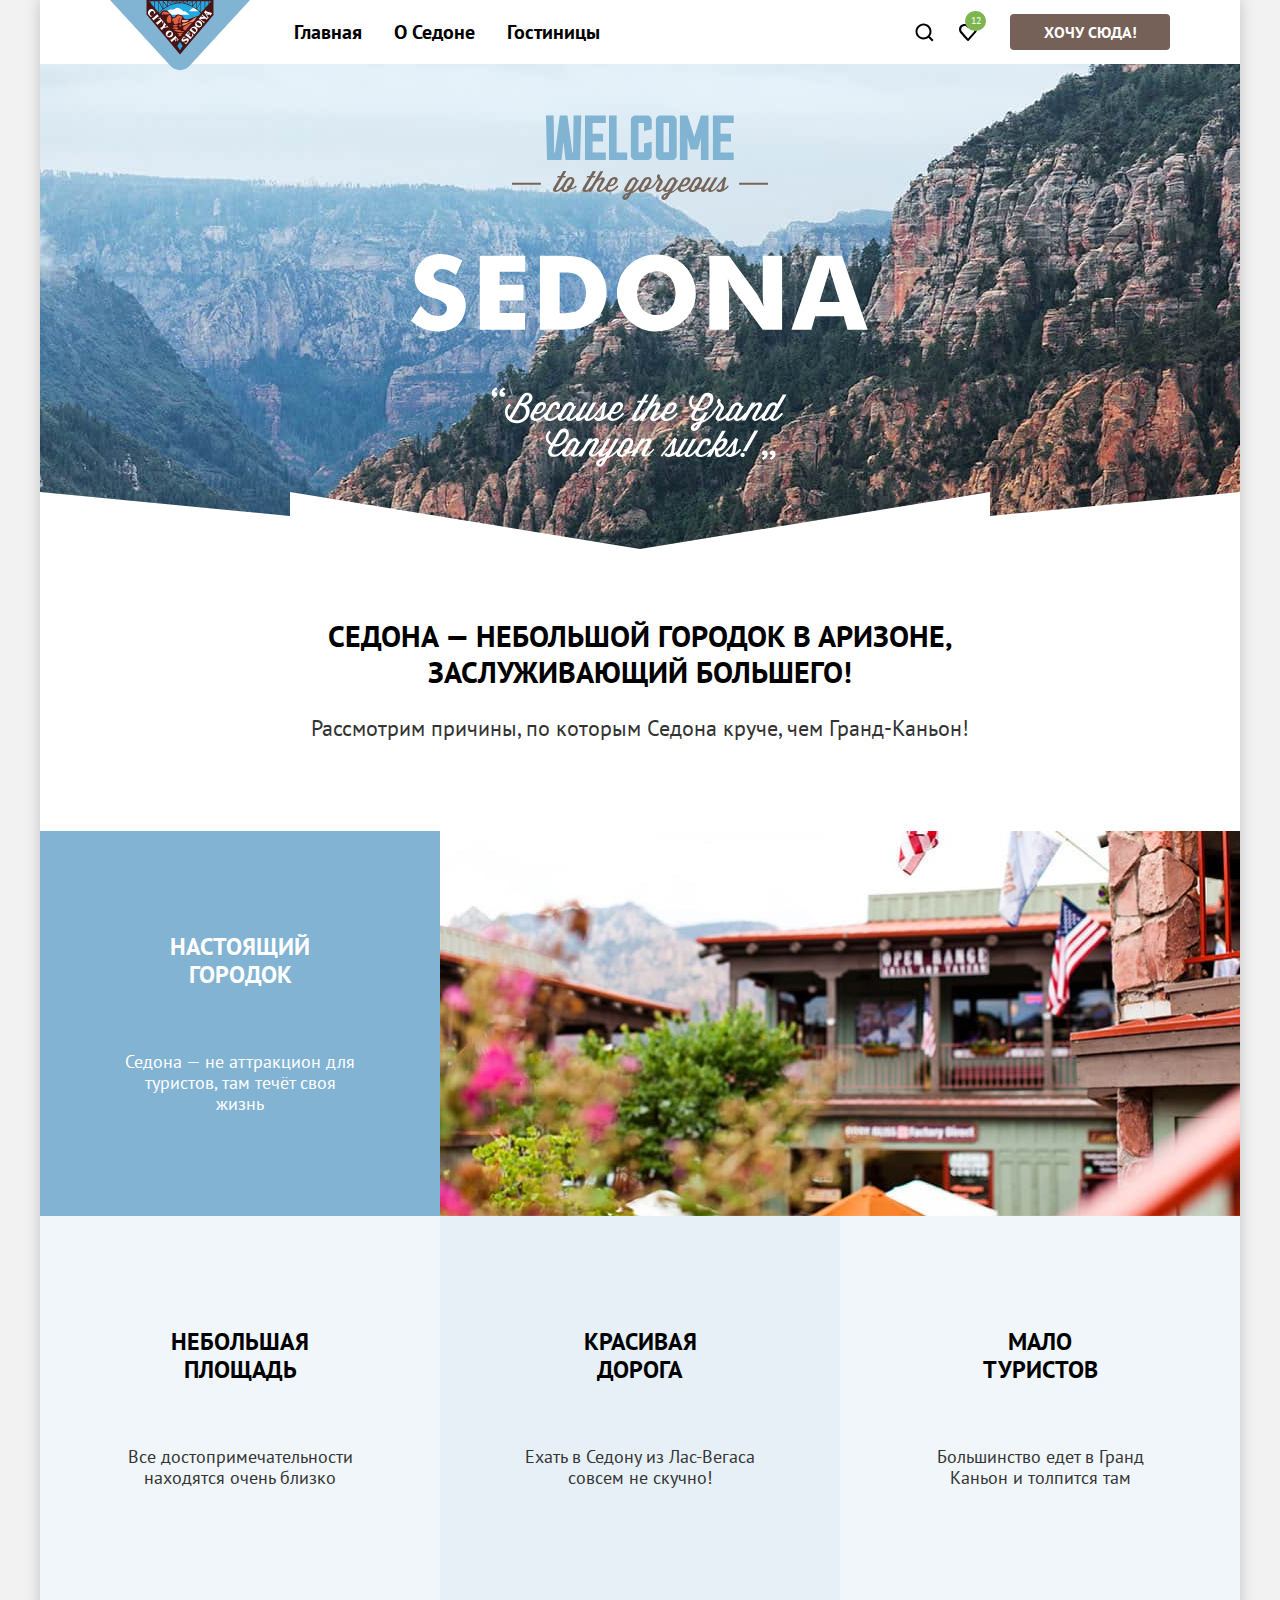
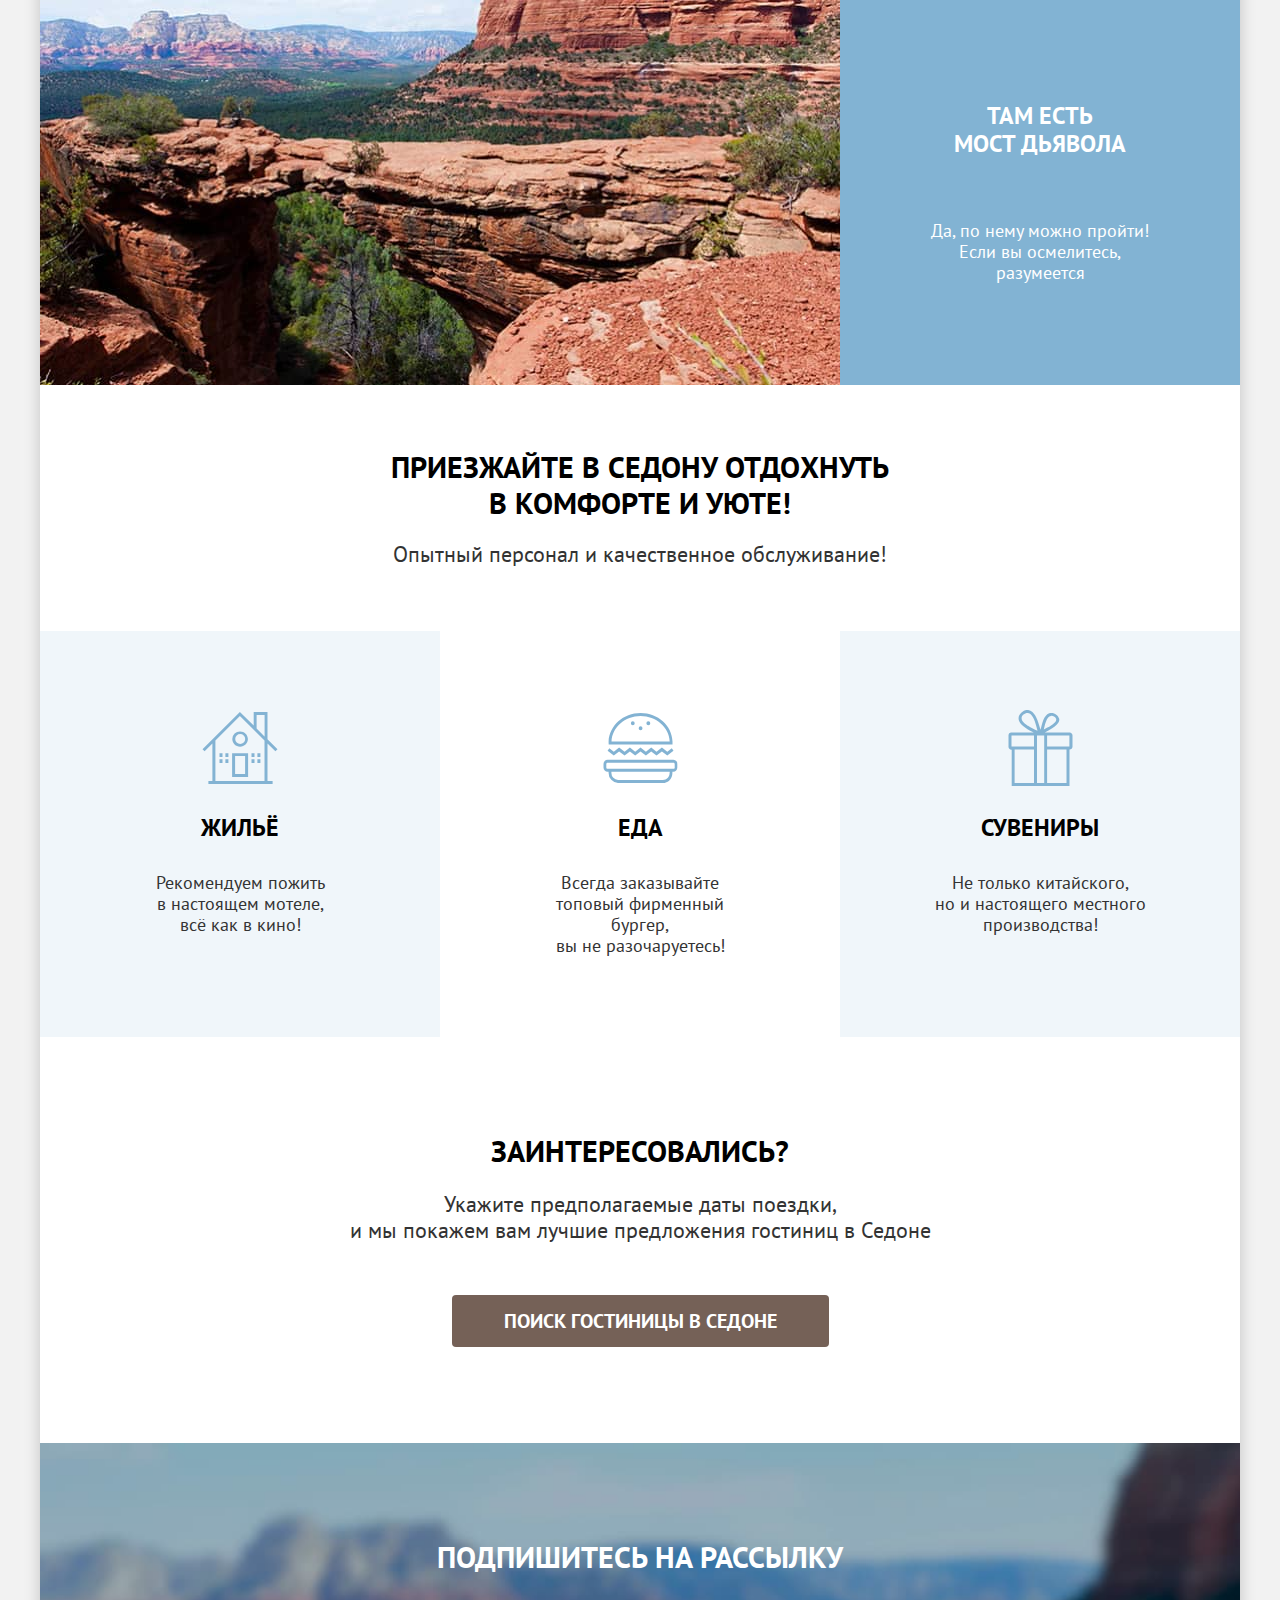
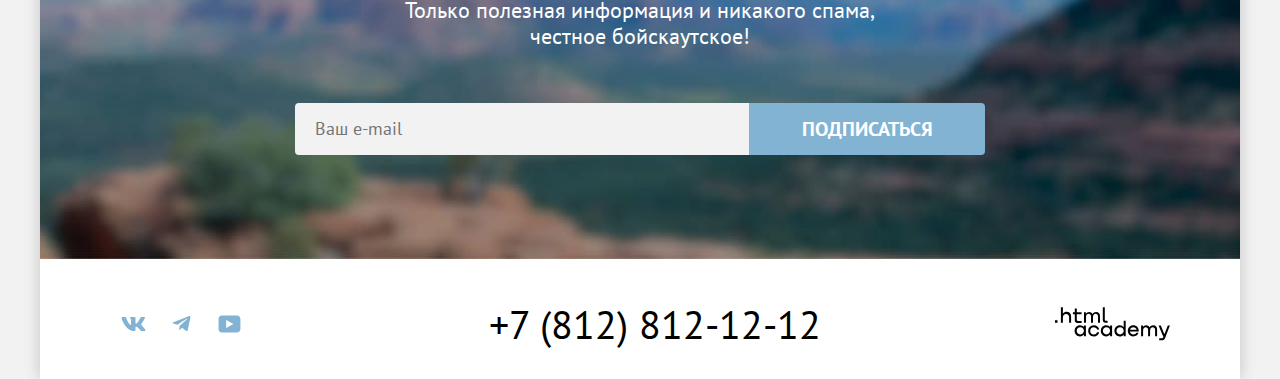
==== index.html @ de486a59 "внесены доработки" ====
<!DOCTYPE html>
<html lang="ru">

  <head>
    <meta charset="utf-8">
    <meta name="viewport" content="width=device-width, initial-scale=1">
    <link rel="stylesheet" href="styles/styles.css">
    <title>HTML Academy: Сайт города Седона</title>
  </head>

  <body>
    <div class="main-container">
      <header class="main-header">
        <nav class="navigation">
          <a class="navigation-logo">
            <img src="./images/sedona-logo.svg" width="140" height="70" alt="Логотип города Седона">
          </a>
          <ul class="navigation-list">
            <li class="navigation-list-item curent-page">
              <a class="navigation-link">Главная</a>
            </li>
            <li class="navigation-list-item">
              <a class="navigation-link" href="#">О Седоне</a>
            </li>
            <li class="navigation-list-item">
              <a class="navigation-link" href="catalog.html">Гостиницы</a>
            </li>
          </ul>
          <ul class="user-navigation-list">
            <li class="user-navigation-list-item ">
              <a class="user-navigation-link search-icon" href="#">
                <span class="visually-hidden">Поиск</span>
              </a>
            </li>
            <li class="user-navigation-list-item ">
              <a class="user-navigation-link favorites-icon" href="#">
                <span class="visually-hidden">Избранное</span>
                <span class="favorites-count">12</span>
              </a>

            </li>
            <li class="user-navigation-list-item">
              <a class="user-navigation-button" href="#">Хочу сюда!</a>
            </li>
          </ul>
        </nav>
      </header>
      <main class="main">
        <h1 class="visually-hidden">Сайт города Седона</h1>
        <section class="hero">
          <h2 class="visually-hidden">Приветствие города Седона</h2>
          <img class="welcome-image" src="./images/welcome.svg" width="458" height="352"
            alt="Welcome to the gorgeous Sedona. Because the Grand Canyon sucks!">
        </section>
        <section class="advantages">
          <h2 class="visually-hidden">Преимущества города Седона</h2>
          <p class="advantages-capitals">Седона — небольшой городок в Аризоне, заслуживающий большего!</p>
          <p class="advantages-description">Рассмотрим причины, по которым Седона круче, чем Гранд-Каньон!</p>
          <ul class="advantages-list">
            <li class="advantages-list-item advantages-item-spec">
              <div class="advantages-container">
                <h3 class="advantages-title">Настоящий городок</h3>
                <p class="advantages-text">Седона — не аттракцион для туристов, там течёт своя жизнь</p>
              </div>
              <img class="advantages-photo" src="./images/photo-1.jpg" width="800" height="385"
                alt="Фото городка Седона">
            </li>
            <li class="advantages-list-item">
              <div class="advantages-container">
                <h3 class="advantages-title">Небольшая площадь</h3>
                <p class="advantages-text">Все достопримечательности находятся очень близко</p>
              </div>
            </li>
            <li class="advantages-list-item">
              <div class="advantages-container">
                <h3 class="advantages-title">Красивая дорога</h3>
                <p class="advantages-text">Ехать в Седону из Лас-Вегаса совсем не скучно!</p>
              </div>
            </li>
            <li class="advantages-list-item">
              <div class="advantages-container">
                <h3 class="advantages-title">Мало туристов</h3>
                <p class="advantages-text">Большинство едет в Гранд Каньон и толпится там</p>
              </div>
            </li>
            <li class="advantages-list-item advantages-item-spec">
              <img class="advantages-photo" src="./images/photo-2.jpg" width="800" height="385"
                alt="Фото каньона в городе Седона">
              <div class="advantages-container">
                <h3 class="advantages-title">Там есть<br>мост дьявола</h3>
                <p class="advantages-text">Да, по нему можно пройти! Если вы осмелитесь, разумеется</p>
              </div>
            </li>
          </ul>
        </section>
        <section class="invitation">
          <h2 class="visually-hidden">Приглашение в город Седона</h2>
          <p class="invitation-capitals">Приезжайте в Седону отдохнуть<br>в комфорте и уюте!</p>
          <p class="invitation-description">Опытный персонал и качественное обслуживание!</p>
          <ul class="invitation-list">
            <li class="invitation-list-item back-house">
              <h3 class="invitation-title">Жильё</h3>
              <p class="invitation-text">Рекомендуем пожить<br>в настоящем мотеле,<br>всё как в кино!</p>
            </li>
            <li class="invitation-list-item back-burger">
              <h3 class="invitation-title">Еда</h3>
              <p class="invitation-text">Всегда заказывайте<br>топовый фирменный бургер,<br>вы не разочаруетесь!</p>
            </li>
            <li class="invitation-list-item back-present">
              <h3 class="invitation-title">Сувениры</h3>
              <p class="invitation-text">Не только китайского,<br>но&nbsp;и&nbsp;настоящего местного<br>производства!
              </p>
            </li>
          </ul>
          <section class="invitation-search">
            <h2 class="visually-hidden">Поиск гостиниц в Седоне</h2>
            <p class="search-capitals">Заинтересовались?</p>
            <p class="search-description">Укажите предполагаемые даты поездки,<br>и мы покажем вам лучшие предложения
              гостиниц в Седоне</p>
            <a href="#" class="search-button">Поиск гостиницы в Седоне</a>
          </section>
        </section>
      </main>
      <footer class="main-footer">
        <section class="newsletter news-main">
          <h2 class="newsletter-title">Подпишитесь на рассылку</h2>
          <p class="newsletter-text">Только полезная информация и никакого спама,<br> честное бойскаутское!</p>
          <form class="newsletter-form" action="https://echo.htmlacademy.ru/" method="post">
            <input class="newsletter-field" placeholder="Ваш e-mail" type="email" name="newsletter-email" required>
            <button class="newsletter-button" type="submit">Подписаться</button>
          </form>
        </section>
        <section class="footer-contacts">
          <h2 class="visually-hidden">Контакты</h2>
          <ul class="messengers-list">
            <li class="messengers-list-item">
              <a class="messenger-button vkontakte" href="https://vk.com/htmlacademy">
                <span class="visually-hidden">ВКонтакте</span>
              </a>
            </li>
            <li class="messengers-list-item">
              <a class="messenger-button telegram" href="https://t.me/htmlacademy">
                <span class="visually-hidden">Телеграм</span>
              </a>
            </li>
            <li class="messengers-list-item">
              <a class="messenger-button youtube" href="https://www.youtube.com/user/htmlacademyru">
                <span class="visually-hidden">Ютуб</span>
              </a>
            </li>
          </ul>
          <a class="contacts-phone" href="tel:+78128121212">+7 (812) 812-12-12</a>
          <a class="academy-link" href="https://htmlacademy.ru">
            <img class="academy-logo" src="./images/logo-academy.svg" width="115" alt="Логотип HTML Academy">
          </a>
        </section>
      </footer>
    </div>
  </body>

</html>
---- styles/styles.css ----
@font-face {
  font-family: "PT Sans";
  src: url("../fonts/ptsans-400.woff2") format("woff2");
  font-weight: 400;
  font-style: normal;
  font-display: swap;
}

@font-face {
  font-family: "PT Sans";
  src: url("../fonts/ptsans-700.woff2") format("woff2");
  font-weight: 700;
  font-style: normal;
  font-display: swap;
}

body {
  margin: 0;
  font-family: "PT Sans", "Arial", sans-serif;
  font-weight: 400;
  font-size: 18px;
  line-height: 21px;
  background-color: #f2f2f2;
  color: #000000;
  text-align: center;
}

.main-container {
  width: 1200px;
  margin-left: auto;
  margin-right: auto;
  background-color: #ffffff;
  box-shadow: 0 0 15px rgba(0, 0, 0, 0.2);
}

.visually-hidden {
  position: absolute;
  width: 1px;
  height: 1px;
  margin: -1px;
  padding: 0;
  overflow: hidden;
  border: 0;
  clip: rect(0 0 0 0);
}

.main-header {
  position: relative;
  width: 1060px;
  margin: 0 auto;
}

.navigation {
  display: flex;
  padding-left: 168px;
}

.navigation-logo {
  position: absolute;
  top: 0;
  left: 0;
}

.navigation-list {
  display: flex;
  flex-wrap: wrap;
  width: 600px;
  margin: 0 auto 0 0;
  padding: 0;
  list-style: none;
}

.navigation-list-item {
  padding: 20px 16px;
}

.curent-page {}

.navigation-link {
  font-size: 20px;
  line-height: 24px;
  font-weight: 700;
  text-decoration: none;
  color: #000000;
}

.user-navigation-list {
  display: flex;
  flex-wrap: wrap;
  margin: 0;
  padding: 0;
  list-style: none;
}

.user-navigation-list-item {
  padding: 14px 0 14px;
}

.user-navigation-link {
  display: block;
  width: 44px;
  height: 36px;
  background-position: center center;
  position: relative;
}

.search-icon {
  background-image: url(../images/search.svg);
  background-repeat: no-repeat;
}

.favorites-icon {
  background-image: url(../images/favourites.svg);
  background-repeat: no-repeat;
}

.favorites-count {
  display: block;
  font-size: 10px;
  line-height: 10px;
  color: #ffffff;
  background-color: #7db54f;
  min-width: 11px;
  padding: 5px;
  border-radius: 10px;
  position: absolute;
  top: -3px;
  left: 19px;
}

.user-navigation-button {
  margin: 0 0 0 20px;
  display: inline-block;
  background-color: #756157;
  padding: 8px 5px;
  border-radius: 4px;
  width: 150px;
  font-size: 16px;
  line-height: 20px;
  font-weight: 700;
  color: #ffffff;
  text-decoration: none;
  text-transform: uppercase;
}



.main {}

.hero {
  padding-top: 51px;
  padding-bottom: 82px;
  background-color: #ddecf5;
  background-image: url("../images/divider.svg"), url("../images/index-background.jpg");
  background-size: 1200px 57px, cover;
  background-repeat: no-repeat, no-repeat;
  background-position: center bottom, center top;
}

.welcome-image {
  display: block;
  margin-left: auto;
  margin-right: auto;
}

.advantages {
  padding-top: 69px;
}

.advantages-capitals {
  font-size: 30px;
  line-height: 36px;
  font-weight: 700;
  text-transform: uppercase;
  width: 750px;
  margin: 0 auto 25px;
}

.advantages-description {
  margin: 0 auto 90px;
  font-size: 22px;
  line-height: 26px;
  color: #333333;
  width: 750px;
}

.advantages-list {
  display: flex;
  flex-wrap: wrap;
  width: 1200px;
  margin: 0;
  padding: 0;
  list-style: none;
}

.advantages-list-item {
  display: flex;
  background-color: rgba(130, 179, 211, 0.20);
}

.advantages-list-item:nth-child(2n) {
  background-color: rgba(130, 179, 211, 0.12);
}

.advantages-container {
  padding-top: 112px;
  padding-bottom: 112px;
  width: 400px;
}

.advantages-item-spec .advantages-container {
  background-color: #82b3d3;
  padding-top: 102px;
  padding-bottom: 102px;
}

.advantages-title {
  margin: 0 auto 62px;
  width: 175px;
  font-size: 24px;
  line-height: 28px;
  font-weight: 700;
  text-transform: uppercase;
}

.advantages-text {
  margin: 0 auto;
  color: #333333;
  width: 230px;
}

.advantages-item-spec .advantages-title,
.advantages-item-spec .advantages-text {
  color: #ffffff;
}

.advantages-photo {
  display: block;
  object-fit: cover;
  height: 100%;
}

.invitation {
  padding-top: 64px;
}

.invitation-capitals {
  margin: 0 auto 20px;
  font-size: 30px;
  line-height: 36px;
  font-weight: 700;
  text-transform: uppercase;
  width: 600px;
}

.invitation-description {
  margin: 0 auto 64px;
  width: 600px;
  font-size: 22px;
  line-height: 26px;
  color: #333333;
}

.invitation-list {
  display: flex;
  flex-wrap: wrap;
  width: 1200px;
  margin: 0;
  padding: 0;
  list-style: none;
}

.invitation-list-item {
  padding-top: 183px;
  padding-bottom: 81px;
  width: 400px;
  background-color: rgba(130, 179, 211, 0.12);
}

.invitation-list-item:nth-child(2n) {
  background-color: #ffffff;
}

.back-house {
  background-image: url(../images/house.svg);
  background-repeat: no-repeat;
  background-position: center 81px;
}

.back-burger {
  background-image: url(../images/burger.svg);
  background-repeat: no-repeat;
  background-position: center 82px;

}

.back-present {
  background-image: url(../images/present.svg);
  background-repeat: no-repeat;
  background-position: center 79px;
}

.invitation-title {
  margin: 0 auto 30px;
  width: 230px;
  font-size: 24px;
  line-height: 28px;
  font-weight: 700;
  text-transform: uppercase;
}

.invitation-text {
  width: 230px;
  margin: 0 auto;
  color: #333333;
}

.invitation-search {
  padding-top: 96px;
  padding-bottom: 96px;
}

.search-capitals {
  margin: 0 auto 22px;
  font-size: 30px;
  line-height: 36px;
  font-weight: 700;
  text-transform: uppercase;
  width: 600px;
}

.search-description {
  margin: 0 auto 52px;
  font-size: 22px;
  line-height: 26px;
  color: #333333;
  width: 600px;
}

.search-button {
  display: inline-block;
  background-color: #756157;
  padding: 8px 5px;
  border-radius: 4px;
  width: 367px;
  font-size: 20px;
  line-height: 36px;
  font-weight: 700;
  color: #ffffff;
  text-decoration: none;
  text-transform: uppercase;
}

.main-footer {
  min-height: 120px;
}

.newsletter {
  padding-top: 96px;
  padding-bottom: 104px;
}

.news-main {
  background-image: url("../images/newsletter-background.jpg");
  background-size: cover;
  background-repeat: no-repeat;
  background-color: #59789c;
  color: #ffffff;
}

.newsletter-title {
  margin: 0 auto 22px;
  width: 600px;
  font-size: 30px;
  line-height: 36px;
  font-weight: 700;
  text-transform: uppercase;
}

.newsletter-text {
  margin: 0 auto 54px;
  width: 600px;
  font-size: 22px;
  line-height: 26px;
  color: #333333;
}

.news-main .newsletter-text {
  color: #ffffff;
}

.newsletter-form {
  display: flex;
  flex-wrap: wrap;
  width: 690px;
  margin: 0 auto;
  min-height: 52px;
}

.newsletter-field {
  font-family: "PT Sans", "Arial", sans-serif;
  line-height: 24px;
  font-weight: 400;
  font-size: 18px;
  min-width: 434px;
  min-height: 52px;
  padding-block: 0;
  padding-inline: 0;
  padding-left: 20px;
  border: none;
  border-radius: 4px 0 0 4px;
  background-color: #f2f2f2;
}

.newsletter-button {
  font-family: "PT Sans", "Arial", sans-serif;
  font-size: 20px;
  line-height: 36px;
  font-weight: 700;
  background-color: #82B3D3;
  color: #ffffff;
  text-transform: uppercase;
  width: 236px;
  min-height: 52px;
  border: none;
  border-radius: 0 4px 4px 0;
}

.footer-contacts {
  display: flex;
  padding: 45px 70px 35px;
  justify-content: space-between;
  align-items: center;
}

.messengers-list {
  margin: 0;
  padding: 0;
  list-style: none;
  display: grid;
  grid-template-columns: 48px 48px 48px;
}

.messengers-list-item {}

.messenger-button {
  display: block;
  width: 48px;
  height: 40px;
  background-position: center center;
  background-repeat: no-repeat;
}

.vkontakte {
  background-image: url(../images/social-vk.svg);
}

.telegram {
  background-image: url(../images/social-telegram.svg);
}

.youtube {
  background-image: url(../images/social-youtube.svg);
}

.contacts-phone {
  font-size: 40px;
  line-height: 40px;
  color: #000000;
  text-decoration: none;
}

.academy-link {
  display: block;
  padding: 2px 0;
}

.academy-logo {
  display: block;
}

/* Catalog */

.page-catalog {
  text-align: left;
}

.filter {
  padding: 35px 70px 70px;
  background-color: #ddecf5;
  background-image: url(../images/background-filter.jpg);
  background-repeat: no-repeat;
  background-position: center;
  background-size: cover;
  color: #ffffff;
}

.catalog-header {}

.page-catalog-title {
  margin: 0 auto 8px 0;
  font-weight: 700;
  font-size: 60px;
  line-height: 78px;
}

.breadcrumbs {
  padding: 0;
  margin: 0 0 40px;
  list-style: none;
}

.breadcrumbs-item {}

.breadcrumbs-link {
  font-size: 16px;
}

.filter-form {
  display: flex;
  margin: 0;
  justify-content: space-between;
}

.filter-list {
  padding: 0;
  margin: 0;
  border: none;
}

.filter-list-item {
  padding: 0;
  margin: 0;
  font-weight: 700;
  font-size: 20px;
  line-height: 24px;
}

.filter-category-list {
  padding: 0;
  margin: 32px 0 0;
  list-style: none;
}

.filter-category-item {
  font-weight: 400;
  line-height: 23px;
  margin: 0 0 16px;

}

.filter-category-item:last-child {
  margin: 0;
}

.infrastructure {
  margin: 0 16px 0 0;
}

.accomodation {
  margin: 0 16px 0 0;
}

.price-field {
  font-weight: 700;
  line-height: 24px;
}

.filter-buttons {
  padding: 0;
  margin: 0;
  border: none;
}

.filter-button-admit {}

.filter-button-reset {}

.catalog {
  padding: 50px 70px 60px;
}

.hotel-sorting {
  display: flex;
  margin-bottom: 40px;
  align-items: center;
}

.hotel-number {
  font-weight: 700;
  font-size: 30px;
  line-height: 36px;
  margin: 0 200px 0 0;
  text-transform: uppercase;
}

.sorting-type {
  width: 292px;
  min-height: 49px;
  border: 2px solid #e5e5e5;
  border-radius: 4px;
  margin: 0 70px 0 0;
  padding-left: 20px;
  font-family: inherit;
  font-size: 18px;
  line-height: 21px;
}

.style-list {
  padding: 0;
  margin: 0;
  list-style: none;
  display: flex;
}

.style-item:not(:last-child) {
  margin-right: 8px;
}

.style-item-button {
  width: 48px;
  height: 48px;
  background-repeat: no-repeat;
  background-position: center;
  border: 2px solid #e5e5e5;
  border-radius: 4px;
}

.plate-style {
  background-image: url(../images/plate.svg);
  border-color: #000000;
}

.big-style{
  background-image: url(../images/card.svg);
}

.list-style {
  background-image: url(../images/list.svg);
}

.card-hotel-list {
  padding: 0;
  margin: 0 0 80px;
  list-style: none;
  display: grid;
  gap: 20px;
  grid-template-columns: 340px 340px 340px;
}

.card-hotel-item {
  padding: 20px;
  border: 1px solid #e6e6e6;
  border-radius: 4px;
}

.card-hotel-image {
  margin: 0 0 16px;
}

.hotel-name {
  margin: 0 0 16px;
  font-weight: 700;
  font-size: 24px;
  line-height: 28px;
}

.hotel-details {
  display: grid;
  grid-template-columns: 140px 140px;
  column-gap: 20px;
  align-items: center;
}

.hotel-link {
  text-decoration: none;
  color: inherit;
}

.hotel {
  margin: 0 0 16px;
}

.hotel-price {
  text-align: right;
  margin: 0 0 16px;
}

.details-link {
  display: block;
  border-radius: 4px;
  width: 140px;
  padding: 8px;
  text-align: center;
  font-weight: 700;
  font-size: 16px;
  line-height: 20px;
  background-color: #756157;
  color: #ffffff;
  text-transform: uppercase;
  text-decoration: none;
  box-sizing: border-box;
}

.add-to-favourites {
  display: inline-block;
  border-radius: 4px;
  width: 140px;
  padding: 8px;
  border: none;
  font-family: inherit;
  font-weight: 700;
  font-size: 16px;
  line-height: 20px;
  background-color: #82b3d3;
  color: #ffffff;
  text-transform: uppercase;
  box-sizing: border-box;
}

.added-to-favourites {
  display: inline-block;
  border-radius: 4px;
  width: 140px;
  padding: 8px;
  border: none;
  font-family: inherit;
  font-weight: 700;
  font-size: 16px;
  line-height: 20px;
  background-color: #7db54f;
  color: #ffffff;
  text-transform: uppercase;
  box-sizing: border-box;
}

.hotel-stars {}

.rating {
  min-height: 21px;
  font-size: 16px;
  line-height: 20px;
  background-color: #f2f2f2;
  color: #333333;
  text-transform: uppercase;
  border-radius: 4px;
  padding: 8px;
  text-align: center;
}

.pagination-list {
  display: flex;
  margin: 0;
  padding: 0;
  list-style: none;
}

.pagination-item {}



.pagination-number {
  display: block;
  padding: 12px 0;
  margin: 0 8px 0 0;
  font-weight: 700;
  font-size: 20px;
  line-height: 36px;
  text-decoration: none;
  text-align: center;
  color: #ffffff;
  min-width: 60px;
  min-height: 60px;
  background-color: #82b3d3;
  border-radius: 4px;
  box-sizing: border-box;
}

.current-pagination {
  background-color: #f2f2f2;
}

.no-pagination {
  background-color: #ffffff;
}

.pagination-item .current-pagination,
.pagination-item .no-pagination {
  color: #000000;
}
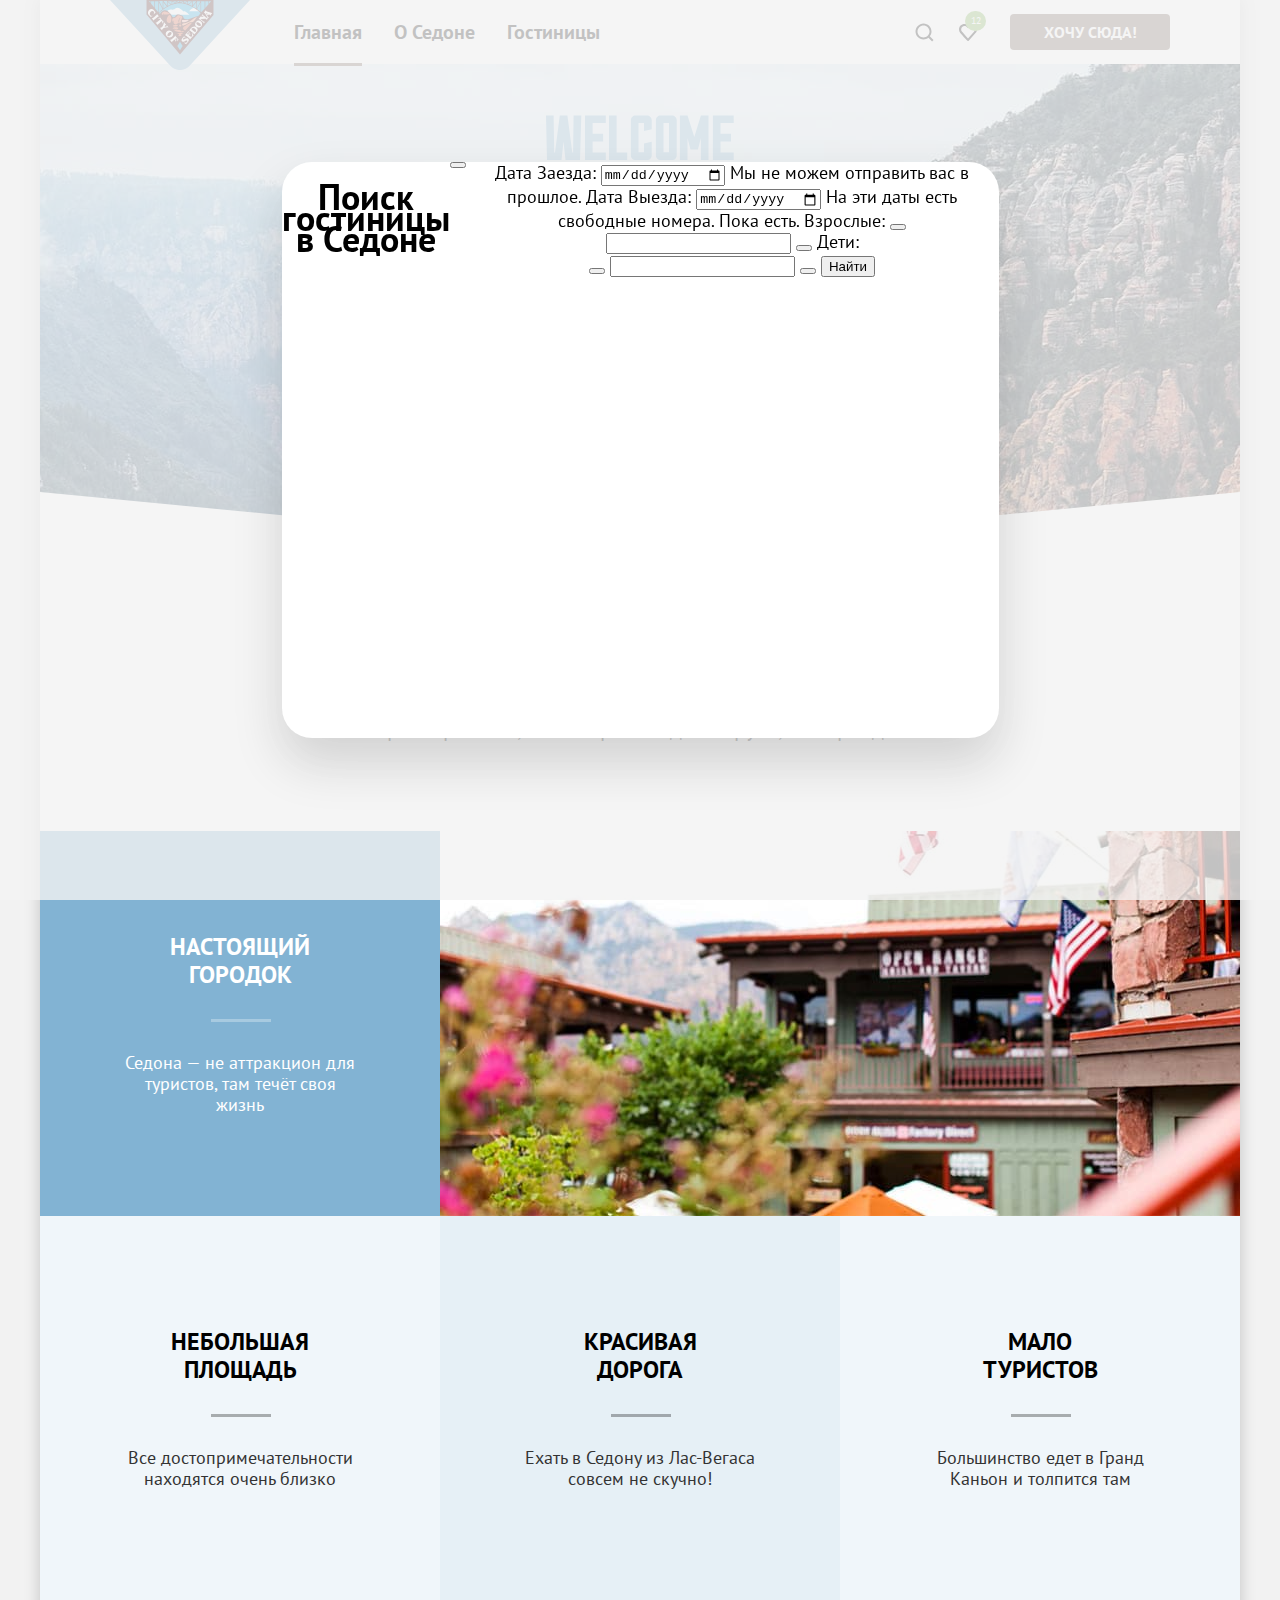
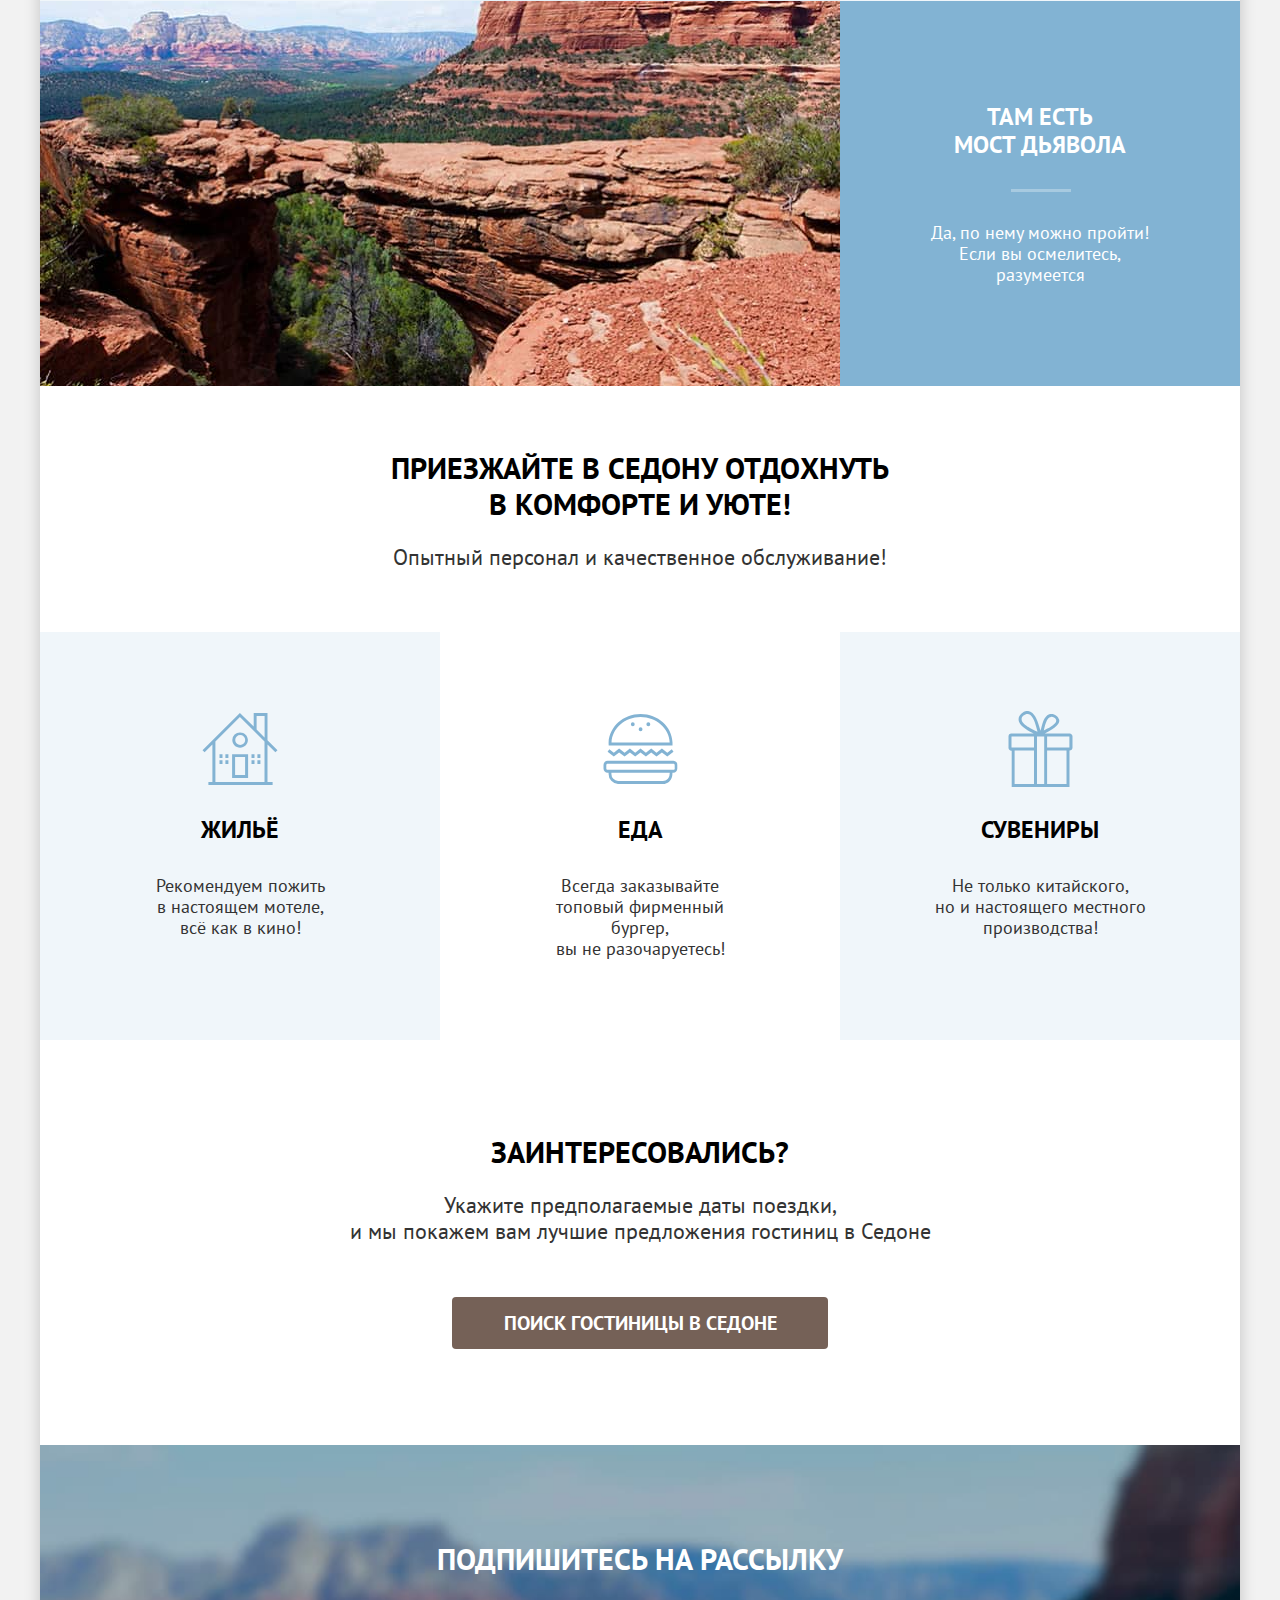
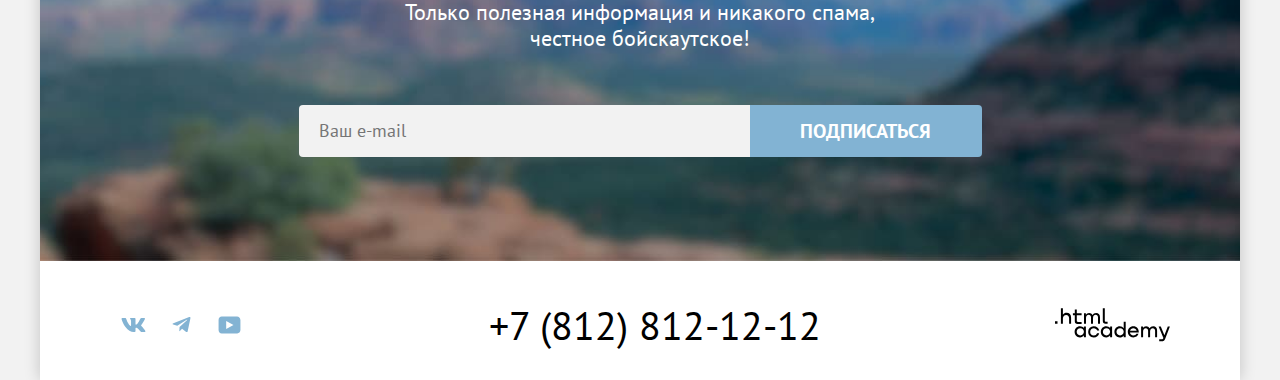
==== commit 1233f2c7: "корректировки в форме модального окна" ====
--- a/index.html
+++ b/index.html
@@ -16,8 +16,8 @@
             <img src="./images/sedona-logo.svg" width="140" height="70" alt="Логотип города Седона">
           </a>
           <ul class="navigation-list">
-            <li class="navigation-list-item curent-page">
-              <a class="navigation-link">Главная</a>
+            <li class="navigation-list-item ">
+              <a class="navigation-link curent-page">Главная</a>
             </li>
             <li class="navigation-list-item">
               <a class="navigation-link" href="#">О Седоне</a>
@@ -95,7 +95,7 @@
         </section>
         <section class="invitation">
           <h2 class="visually-hidden">Приглашение в город Седона</h2>
-          <p class="invitation-capitals">Приезжайте в Седону отдохнуть<br>в комфорте и уюте!</p>
+          <p class="invitation-capitals">Приезжайте в Седону отдохнуть в комфорте и уюте!</p>
           <p class="invitation-description">Опытный персонал и качественное обслуживание!</p>
           <ul class="invitation-list">
             <li class="invitation-list-item back-house">
@@ -156,6 +156,31 @@
         </section>
       </footer>
     </div>
+    <div class="modal-box modal-closed1">
+      <div class="modal-window">
+        <h1 class="modal-title">Поиск гостиницы в Седоне</h1>
+        <button class="modal-close-button"> </button>
+        <form class="modal-form" action="https://echo.htmlacademy.ru/" method="get">
+          <label for="date-from" class="date-from">Дата Заезда:</label>
+          <input id="date-from" class="input-date-from" name="date-from" type="date">
+          <span>Мы не можем отправить вас в прошлое.</span>
+          <label for="date-till" class="date-till">Дата Выезда:</label>
+          <input id="date-till" class="input-date-till" name="date-till" type="date">
+          <span>На эти даты есть свободные номера. Пока есть.</span>
+          <label for="adult-number" class="adult-number">Взрослые:</label>
+          <button class="adult-number-button number-minus"></button>
+          <input id="adult-number" class="input-adult-number" name="adult-number" type="number">
+          <button class="adult-number-button number-plus"></button>
+          <label for="child-number" class="child-number">Дети:</label>
+          <div class="child-info"></div>
+          <button class="child-number-button number-minus"></button>
+          <input id="child-number" class="input-child-number" name="child-number" type="number">
+          <button class="child-number-button number-plus"></button>
+          <button class="modal-form-button">Найти</button>
+
+        </form>
+      </div>
+    </div>
   </body>
 
 </html>
--- a/styles/styles.css
+++ b/styles/styles.css
@@ -14,7 +14,12 @@
   font-display: swap;
 }
 
+html {
+  height: 100%;
+}
+
 body {
+  height: 100%;
   margin: 0;
   font-family: "PT Sans", "Arial", sans-serif;
   font-weight: 400;
@@ -26,6 +31,9 @@
 }
 
 .main-container {
+  display: flex;
+  flex-direction: column;
+  min-height: 100%;
   width: 1200px;
   margin-left: auto;
   margin-right: auto;
@@ -74,7 +82,19 @@
   padding: 20px 16px;
 }
 
-.curent-page {}
+.curent-page {
+  position: relative;
+}
+
+.curent-page::after {
+  content: "";
+  display: block;
+  width: 100%;
+  border-bottom: 3px solid #756257;
+  position: absolute;
+  top: 44px;
+  left: 0;
+}
 
 .navigation-link {
   font-size: 20px;
@@ -145,7 +165,9 @@
 
 
 
-.main {}
+.main {
+  flex-grow: 1;
+}
 
 .hero {
   padding-top: 51px;
@@ -173,11 +195,11 @@
   font-weight: 700;
   text-transform: uppercase;
   width: 750px;
-  margin: 0 auto 25px;
+  margin: 0 auto 26px;
 }
 
 .advantages-description {
-  margin: 0 auto 90px;
+  margin: 0 auto 89px;
   font-size: 22px;
   line-height: 26px;
   color: #333333;
@@ -211,16 +233,31 @@
 .advantages-item-spec .advantages-container {
   background-color: #82b3d3;
   padding-top: 102px;
-  padding-bottom: 102px;
+  padding-bottom: 101px;
 }
 
 .advantages-title {
-  margin: 0 auto 62px;
+  margin: 0 auto 63px;
   width: 175px;
   font-size: 24px;
   line-height: 28px;
   font-weight: 700;
   text-transform: uppercase;
+  position: relative;
+}
+
+.advantages-title::after {
+  content: "";
+  display: block;
+  width: 60px;
+  border-bottom: 3px solid rgba(0, 0, 0, 0.3);
+  position: absolute;
+  top: 86px;
+  left: 58px;
+}
+
+.advantages-item-spec .advantages-title::after {
+  border-color: rgba(255, 255, 255, 0.3);
 }
 
 .advantages-text {
@@ -237,7 +274,8 @@
 .advantages-photo {
   display: block;
   object-fit: cover;
-  height: 100%;
+  max-width: 100%;
+  height: auto;
 }
 
 .invitation {
@@ -245,16 +283,16 @@
 }
 
 .invitation-capitals {
-  margin: 0 auto 20px;
+  margin: 0 auto 22px;
   font-size: 30px;
   line-height: 36px;
   font-weight: 700;
   text-transform: uppercase;
-  width: 600px;
+  width: 510px;
 }
 
 .invitation-description {
-  margin: 0 auto 64px;
+  margin: 0 auto 62px;
   width: 600px;
   font-size: 22px;
   line-height: 26px;
@@ -271,7 +309,7 @@
 }
 
 .invitation-list-item {
-  padding-top: 183px;
+  padding-top: 184px;
   padding-bottom: 81px;
   width: 400px;
   background-color: rgba(130, 179, 211, 0.12);
@@ -301,7 +339,7 @@
 }
 
 .invitation-title {
-  margin: 0 auto 30px;
+  margin: 0 auto 31px;
   width: 230px;
   font-size: 24px;
   line-height: 28px;
@@ -316,7 +354,7 @@
 }
 
 .invitation-search {
-  padding-top: 96px;
+  padding-top: 94px;
   padding-bottom: 96px;
 }
 
@@ -330,7 +368,7 @@
 }
 
 .search-description {
-  margin: 0 auto 52px;
+  margin: 0 auto 53px;
   font-size: 22px;
   line-height: 26px;
   color: #333333;
@@ -342,7 +380,7 @@
   background-color: #756157;
   padding: 8px 5px;
   border-radius: 4px;
-  width: 367px;
+  width: 366px;
   font-size: 20px;
   line-height: 36px;
   font-weight: 700;
@@ -392,7 +430,7 @@
 .newsletter-form {
   display: flex;
   flex-wrap: wrap;
-  width: 690px;
+  width: 683px;
   margin: 0 auto;
   min-height: 52px;
 }
@@ -402,14 +440,13 @@
   line-height: 24px;
   font-weight: 400;
   font-size: 18px;
-  min-width: 434px;
+  min-width: 451px;
   min-height: 52px;
-  padding-block: 0;
-  padding-inline: 0;
   padding-left: 20px;
   border: none;
   border-radius: 4px 0 0 4px;
   background-color: #f2f2f2;
+  box-sizing: border-box;
 }
 
 .newsletter-button {
@@ -420,7 +457,7 @@
   background-color: #82B3D3;
   color: #ffffff;
   text-transform: uppercase;
-  width: 236px;
+  width: 232px;
   min-height: 52px;
   border: none;
   border-radius: 0 4px 4px 0;
@@ -428,7 +465,7 @@
 
 .footer-contacts {
   display: flex;
-  padding: 45px 70px 35px;
+  padding: 44px 70px 35px;
   justify-content: space-between;
   align-items: center;
 }
@@ -482,6 +519,7 @@
 /* Catalog */
 
 .page-catalog {
+  flex-grow: 1;
   text-align: left;
 }
 
@@ -505,21 +543,55 @@
 }
 
 .breadcrumbs {
-  padding: 0;
-  margin: 0 0 40px;
+  display: flex;
+  flex-wrap: wrap;
+  padding: 0;
+  margin: 0 0 40px -4px;
   list-style: none;
 }
 
-.breadcrumbs-item {}
+.breadcrumbs-item {
+  position: relative;
+  padding-right: 15px;
+  margin-right: 10px;
+}
+
+.breadcrumbs-item::after {
+  content: "";
+  width: 8px;
+  height: 20px;
+  background: url(../images/arrow_breadcrumbs.svg) no-repeat center center;
+  position: absolute;
+  right: 0;
+  top: 0;
+}
+
+.breadcrumbs-item:last-child:after {
+  display: none;
+}
 
 .breadcrumbs-link {
   font-size: 16px;
 }
 
+.breadcrumbs-link-home {
+  display: block;
+  width: 20px;
+  height: 20px;
+  background-image: url(../images/home_link.svg);
+  background-repeat: no-repeat;
+  background-position: center center;
+
+}
+
 .filter-form {
   display: flex;
-  margin: 0;
   justify-content: space-between;
+  margin: 0;
+}
+
+.filter-checks {
+  display: flex;
 }
 
 .filter-list {
@@ -528,9 +600,13 @@
   border: none;
 }
 
+.filter-list:first-of-type {
+  margin-right: 71px;
+}
+
 .filter-list-item {
   padding: 0;
-  margin: 0;
+  margin: 0 0 33px;
   font-weight: 700;
   font-size: 20px;
   line-height: 24px;
@@ -538,7 +614,7 @@
 
 .filter-category-list {
   padding: 0;
-  margin: 32px 0 0;
+  margin: 0;
   list-style: none;
 }
 
@@ -557,24 +633,195 @@
   margin: 0 16px 0 0;
 }
 
+.label-checkbox {
+  position: relative;
+  display: inline-block;
+  cursor: pointer;
+  padding-left: 36px;
+}
+
+.label-checkbox::before {
+  content: "";
+  width: 20px;
+  height: 20px;
+  background-color: #ffffff;
+  border-radius: 4px;
+  position: absolute;
+  top: 0;
+  left: 0;
+}
+
+.label-checkbox::after {
+  content: "";
+  width: 15px;
+  height: 15px;
+  background: url(../images/checkbox.svg) no-repeat center center;
+  position: absolute;
+  top: 4px;
+  left: 4px;
+  display: none;
+}
+
+.infrastructure:checked + .label-checkbox::after {
+  display: block;
+}
+
 .accomodation {
   margin: 0 16px 0 0;
 }
 
+.label-radio {
+  position: relative;
+  display: inline-block;
+  cursor: pointer;
+  padding-left: 36px;
+}
+
+.label-radio::before {
+  content: "";
+  width: 20px;
+  height: 20px;
+  background-color: #ffffff;
+  border-radius: 10px;
+  position: absolute;
+  top: 0;
+  left: 0;
+}
+
+.label-radio::after {
+  content: "";
+  width: 10px;
+  height: 10px;
+  background-color: #3f5e72;
+  border-radius: 5px;
+  position: absolute;
+  top: 5px;
+  left: 5px;
+  display: none;
+}
+
+.accomodation:checked + .label-radio::after {
+  display: block;
+}
+
+.price-box {
+  display: flex;
+  position: relative;
+}
+
 .price-field {
-  font-weight: 700;
+  font-family: "PT Sans", "Arial", sans-serif;
+  font-weight: 700;
+  font-size: 18px;
   line-height: 24px;
+  border: none;
+  width: 143px;
+  min-height: 48px;
+  padding: 0;
+  text-align: left;
+  box-sizing: border-box;
+  padding-left: 20px;
+  background-color: #f2f2f2;
+}
+
+.price-field-from {
+  border-radius: 4px 0 0 4px;
+  margin: 0 2px 0 0;
+}
+
+.price-field-till {
+  border-radius: 0 4px 4px 0;
+}
+
+.price-label {
+  color: #000000;
+  line-height: 24px;
+  position: absolute;
+  top: 14px;
+  left: 107px;
+}
+
+.price-label-till {
+  left: 249px;
+}
+
+.range-price {
+  width: 288px;
+  height: 20px;
+  position: relative;
+}
+
+.scale {
+  width: 288px;
+  height: 1px;
+  position: absolute;
+  border-bottom: 4px solid rgba(0, 0, 0, 0.3);
+  top: 43px;
+  left: 0;
+}
+
+.range {
+  width: 226px;
+  height: 1px;
+  position: absolute;
+  border-bottom: 4px solid #ffffff;
+  top: 43px;
+  left: 0;
+}
+
+.range-handle {
+  width: 20px;
+  height: 20px;
+  background-color: #ffffff;
+  position: absolute;
+  border: none;
+  border-radius: 5px;
+  top: 36px;
+  left: 0;
+}
+
+.range-handle-min {
+  left: 0;
+}
+
+.range-handle-max {
+  left: 208px;
 }
 
 .filter-buttons {
-  padding: 0;
-  margin: 0;
+  display: flex;
+  flex-direction: column;
+  padding-top: 56px;
+}
+
+.filter-button-admit {
+  font-family: "PT Sans", "Arial", sans-serif;
+  font-size: 16px;
+  line-height: 20px;
+  font-weight: 700;
+  background-color: #82B3D3;
+  color: #ffffff;
+  text-transform: uppercase;
+  width: 191px;
+  min-height: 36px;
   border: none;
-}
-
-.filter-button-admit {}
-
-.filter-button-reset {}
+  border-radius: 4px;
+  margin-bottom: 32px;
+}
+
+.filter-button-reset {
+  font-family: "PT Sans", "Arial", sans-serif;
+  font-size: 16px;
+  line-height: 20px;
+  font-weight: 700;
+  background-color: rgba(0, 0, 0, 0);
+  color: #ffffff;
+  text-transform: uppercase;
+  width: 191px;
+  min-height: 36px;
+  border: none;
+  border-radius: 4px;
+}
 
 .catalog {
   padding: 50px 70px 60px;
@@ -582,7 +829,7 @@
 
 .hotel-sorting {
   display: flex;
-  margin-bottom: 40px;
+  margin-bottom: 38px;
   align-items: center;
 }
 
@@ -604,6 +851,9 @@
   font-family: inherit;
   font-size: 18px;
   line-height: 21px;
+  box-sizing: border-box;
+  appearance: none;
+  background: url("../images/select-arrow.svg") no-repeat 261px center;
 }
 
 .style-list {
@@ -631,7 +881,7 @@
   border-color: #000000;
 }
 
-.big-style{
+.big-style {
   background-image: url(../images/card.svg);
 }
 
@@ -641,11 +891,23 @@
 
 .card-hotel-list {
   padding: 0;
-  margin: 0 0 80px;
+  margin: 0 0 76px;
   list-style: none;
   display: grid;
-  gap: 20px;
+  column-gap: 19px;
+  row-gap: 17px;
   grid-template-columns: 340px 340px 340px;
+  position: relative;
+}
+
+.card-hotel-list::after {
+  content: "";
+  width: 100%;
+  display: block;
+  position: absolute;
+  border-bottom: 1px solid #e6e6e6;
+  bottom: -39px;
+  left: 0;
 }
 
 .card-hotel-item {
@@ -655,11 +917,11 @@
 }
 
 .card-hotel-image {
-  margin: 0 0 16px;
+  margin: 0 0 17px;
 }
 
 .hotel-name {
-  margin: 0 0 16px;
+  margin: 0 0 15px;
   font-weight: 700;
   font-size: 24px;
   line-height: 28px;
@@ -669,6 +931,7 @@
   display: grid;
   grid-template-columns: 140px 140px;
   column-gap: 20px;
+  row-gap: 16px;
   align-items: center;
 }
 
@@ -678,19 +941,20 @@
 }
 
 .hotel {
-  margin: 0 0 16px;
+  margin: 0;
 }
 
 .hotel-price {
   text-align: right;
-  margin: 0 0 16px;
+  margin: 0;
 }
 
 .details-link {
   display: block;
   border-radius: 4px;
   width: 140px;
-  padding: 8px;
+  padding: 9px 8px 7px;
+  margin: 0;
   text-align: center;
   font-weight: 700;
   font-size: 16px;
@@ -707,6 +971,7 @@
   border-radius: 4px;
   width: 140px;
   padding: 8px;
+  margin: 0;
   border: none;
   font-family: inherit;
   font-weight: 700;
@@ -723,6 +988,7 @@
   border-radius: 4px;
   width: 140px;
   padding: 8px;
+  margin: 0;
   border: none;
   font-family: inherit;
   font-weight: 700;
@@ -734,9 +1000,34 @@
   box-sizing: border-box;
 }
 
-.hotel-stars {}
+.hotel-stars {
+  height: 17px;
+  width: 17px;
+  background: url("../images/star.svg") space 0 0;
+}
+
+.hotel-stars-one {
+  width: 17px;
+}
+
+.hotel-stars-two {
+  width: 40px;
+}
+
+.hotel-stars-three {
+  width: 66px;
+}
+
+.hotel-stars-four {
+  width: 88px;
+}
+
+.hotel-stars-five {
+  width: 105px;
+}
 
 .rating {
+  margin: 0;
   min-height: 21px;
   font-size: 16px;
   line-height: 20px;
@@ -744,7 +1035,7 @@
   color: #333333;
   text-transform: uppercase;
   border-radius: 4px;
-  padding: 8px;
+  padding: 9px 8px 7px;
   text-align: center;
 }
 
@@ -788,3 +1079,65 @@
 .pagination-item .no-pagination {
   color: #000000;
 }
+
+/* модальное окно */
+
+.modal-box {
+  position: fixed;
+  top: 0;
+  left: 0;
+  width: 100%;
+  height: 100%;
+  background-color: rgba(242, 242, 242, 0.8);
+  display: flex;
+  justify-content: center;
+  align-items: center;
+}
+
+.modal-window {
+  width: 717px;
+  min-height: 576px;
+  background-color: #ffffff;
+  border-radius: 30px;
+  box-shadow: 0 25px 50px rgba(0, 0, 0, 0.15);
+
+  display: flex;
+justify-content: flex-start;
+align-items: flex-start;
+}
+
+.modal-title {}
+
+.modal-close-button {}
+
+.modal-form {}
+
+.date-from {}
+
+.input-date-from {}
+
+.date-till {}
+
+.input-date-till {}
+
+.adult-number {}
+
+.adult-number-button {}
+
+.number-minus {}
+
+.number-plus {}
+
+.child-number {}
+
+.input-child-number {}
+
+.child-info {}
+
+.child-number-button {}
+
+.modal-form-button {}
+
+.modal-closed {
+  display: none;
+}
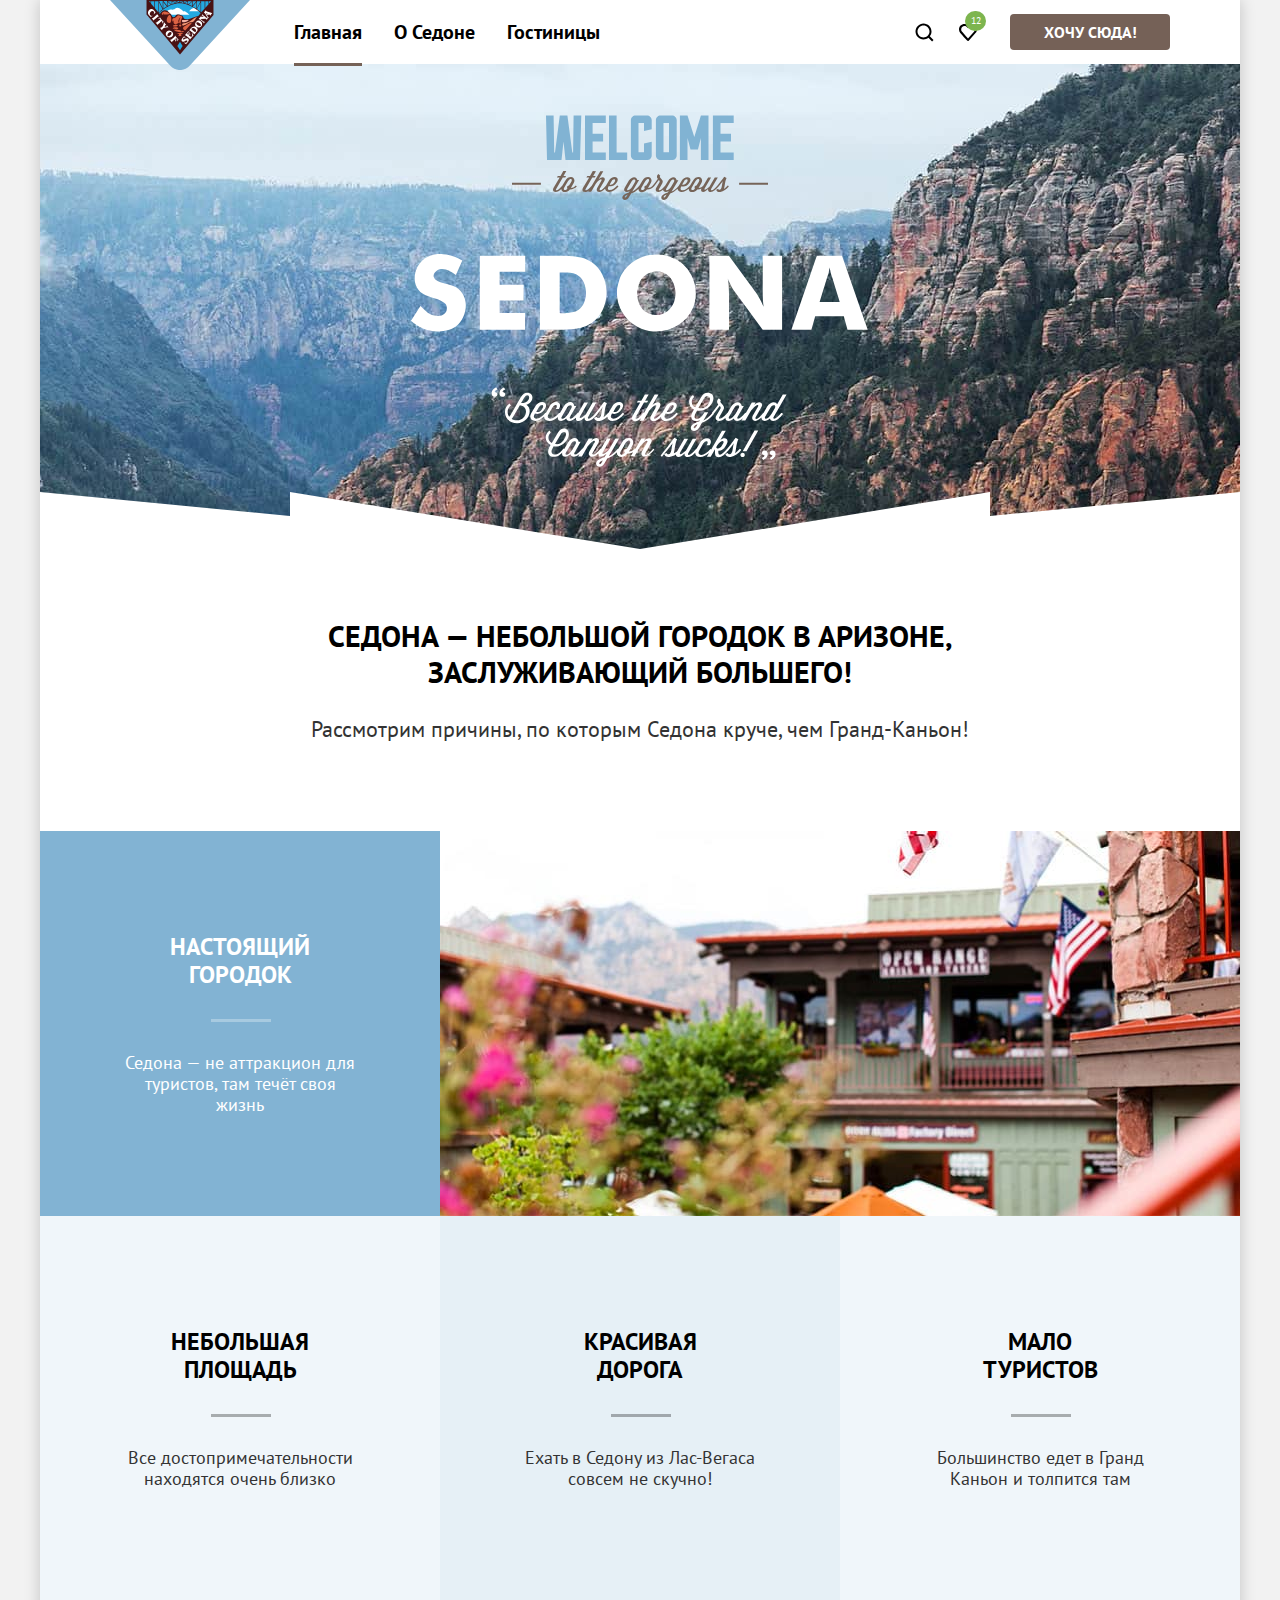
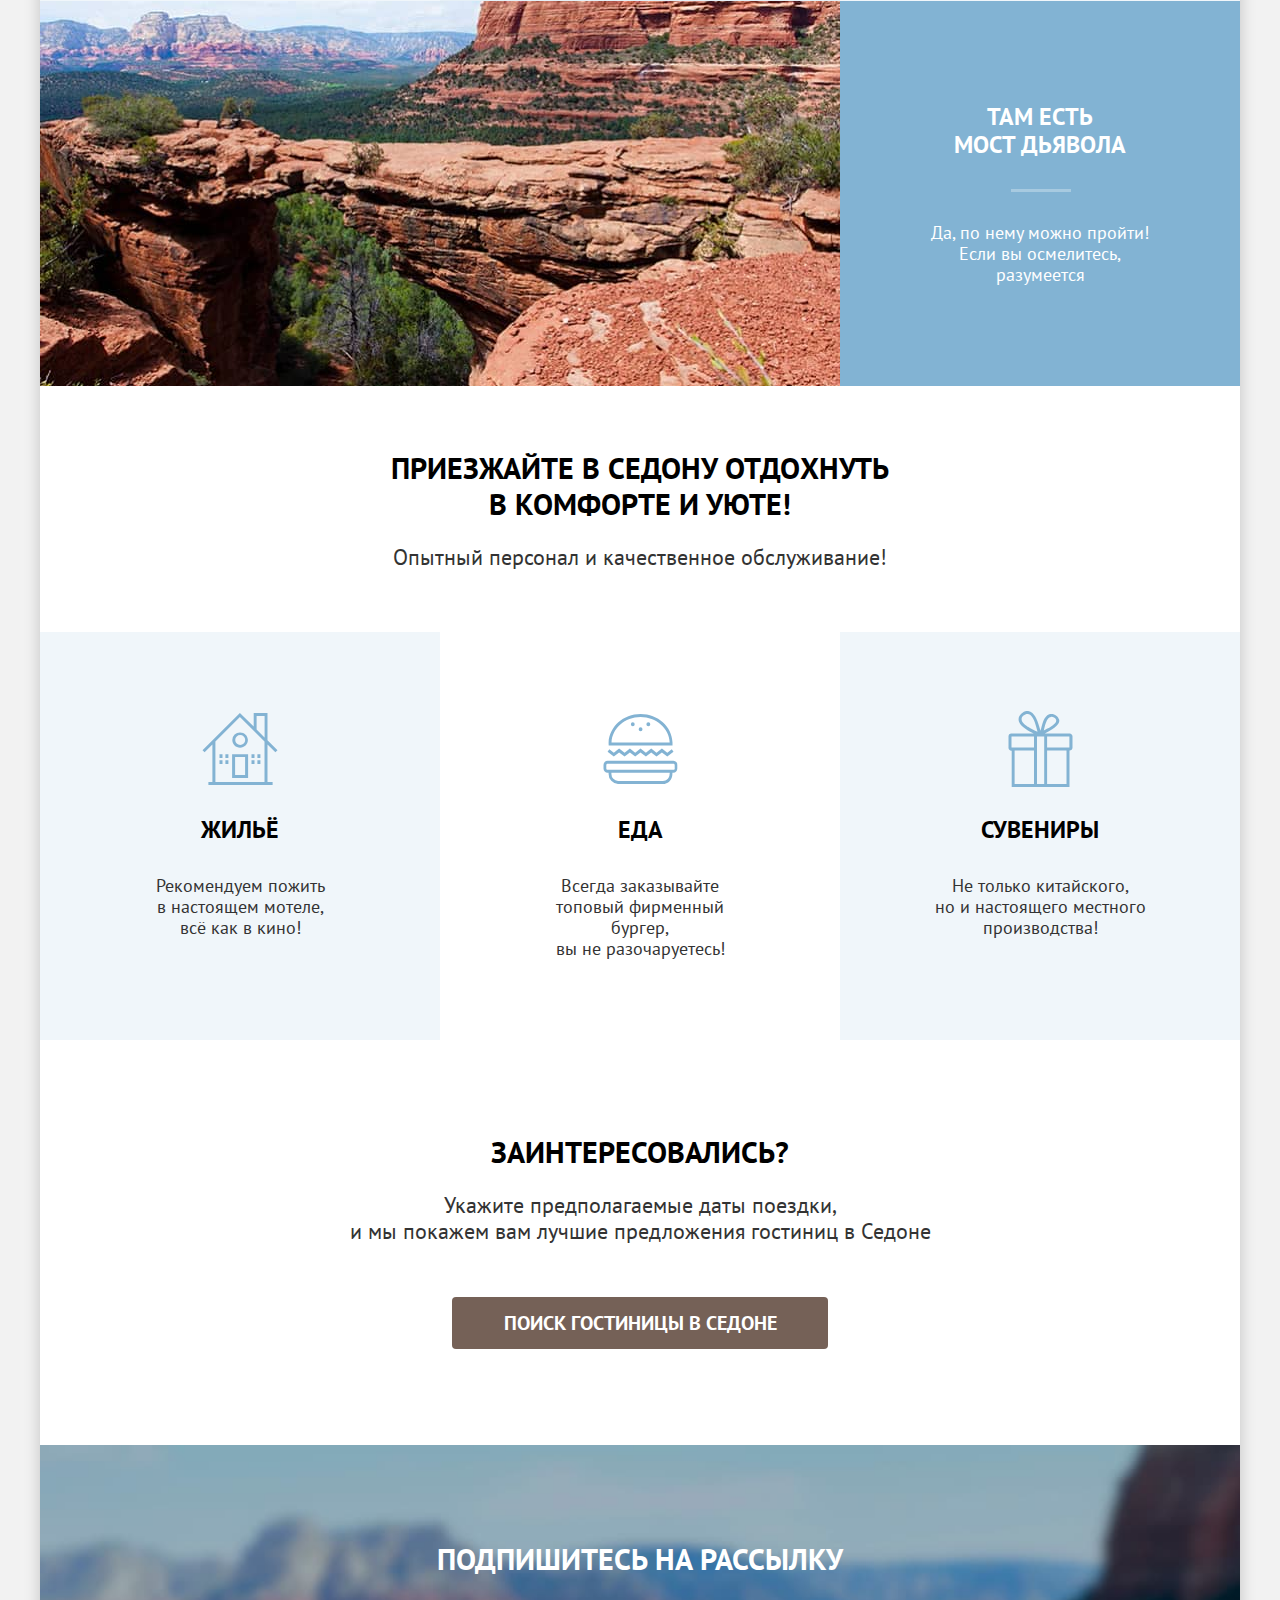
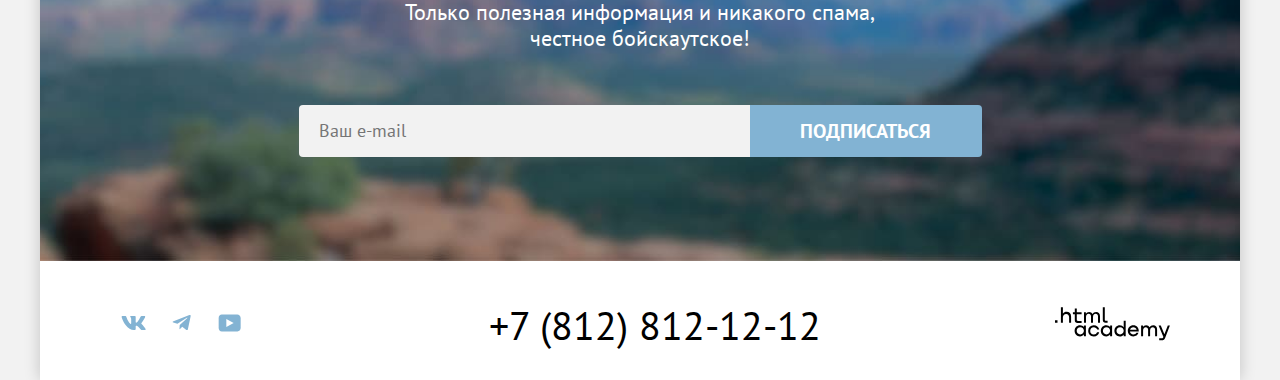
==== commit 9632886a: "Merge pull request #7 from KatrinMul/master" ====
--- a/index.html
+++ b/index.html
@@ -17,7 +17,7 @@
           </a>
           <ul class="navigation-list">
             <li class="navigation-list-item ">
-              <a class="navigation-link curent-page">Главная</a>
+              <a class="navigation-link current-page">Главная</a>
             </li>
             <li class="navigation-list-item">
               <a class="navigation-link" href="#">О Седоне</a>
@@ -134,53 +134,83 @@
           <h2 class="visually-hidden">Контакты</h2>
           <ul class="messengers-list">
             <li class="messengers-list-item">
-              <a class="messenger-button vkontakte" href="https://vk.com/htmlacademy">
+              <a class="messenger-button" href="https://vk.com/htmlacademy">
                 <span class="visually-hidden">ВКонтакте</span>
+                <svg class="messenger-icon" width="47.333374" height="40.000000" viewBox="0 0 47.3334 40" fill="none" xmlns="http://www.w3.org/2000/svg" xmlns:xlink="http://www.w3.org/1999/xlink">
+                  <defs/>
+                  <rect id="social-vk" width="47.333332" height="40.000000" fill="#FFFFFF" fill-opacity="0"/>
+                  <path id="Vector" d="M35.1163 13.948C35.2823 13.4021 35.1163 13 34.3214 13L31.6964 13C31.0284 13 30.7203 13.3469 30.5533 13.73C30.5533 13.73 29.2184 16.926 27.3274 19.002C26.7153 19.604 26.4374 19.7949 26.1034 19.7949C25.9364 19.7949 25.6854 19.604 25.6854 19.0569L25.6854 13.948C25.6854 13.292 25.5013 13 24.9454 13L20.8174 13C20.4004 13 20.1494 13.304 20.1494 13.593C20.1494 14.2141 21.0953 14.3579 21.1924 16.106L21.1924 19.9041C21.1924 20.7371 21.0394 20.8879 20.7053 20.8879C19.8154 20.8879 17.6504 17.677 16.3654 14.0029C16.1163 13.2881 15.8644 13 15.1934 13L12.5664 13C11.8164 13 11.6664 13.3469 11.6664 13.73C11.6664 14.4121 12.5564 17.8 15.8114 22.281C17.9813 25.3411 21.0364 27 23.8193 27C25.4884 27 25.6943 26.6321 25.6943 25.9971L25.6943 23.6841C25.6943 22.947 25.8524 22.8 26.3813 22.8C26.7714 22.8 27.4384 22.9919 28.9963 24.467C30.7764 26.2161 31.0693 27 32.0714 27L34.6964 27C35.4464 27 35.8224 26.6321 35.6063 25.9041C35.3684 25.1799 34.5184 24.1289 33.3914 22.8821C32.7794 22.1721 31.8613 21.407 31.5824 21.0239C31.1934 20.533 31.3044 20.314 31.5824 19.877C31.5824 19.877 34.7823 15.4509 35.1154 13.948L35.1163 13.948Z" fill="#83B3D3" fill-opacity="1.000000" fill-rule="evenodd"/>
+                </svg>
               </a>
             </li>
             <li class="messengers-list-item">
-              <a class="messenger-button telegram" href="https://t.me/htmlacademy">
+              <a class="messenger-button" href="https://t.me/htmlacademy">
                 <span class="visually-hidden">Телеграм</span>
+                <svg class="messenger-icon" width="47.333374" height="40.000000" viewBox="0 0 47.3334 40" fill="none" xmlns="http://www.w3.org/2000/svg" xmlns:xlink="http://www.w3.org/1999/xlink">
+                  <defs/>
+                  <rect id="social-telegram" width="47.333332" height="40.000000" fill="#FFFFFF" fill-opacity="0"/>
+                  <rect id="Social" width="18.000000" height="16.000000" transform="translate(14.666626 12.000000)" fill="#FFFFFF" fill-opacity="0"/>
+                  <path id="Vector" d="M31.4517 12.0994L15.5071 18.2478C14.4189 18.6848 14.4253 19.2917 15.3075 19.5625L19.4011 20.8396L28.8724 14.8638C29.3203 14.5913 29.7295 14.7378 29.3932 15.0364L21.7195 21.9619L21.7177 21.9619L21.7195 21.9626L21.4371 26.1824C21.8507 26.1824 22.0333 25.9924 22.2654 25.7686L24.2537 23.8352L28.3895 26.8899C29.1521 27.3101 29.6998 27.0942 29.8895 26.1841L32.6046 13.3889C32.8824 12.2747 32.1792 11.77 31.4517 12.0994Z" fill="#83B3D3" fill-opacity="1.000000" fill-rule="nonzero"/>
+                </svg>
               </a>
             </li>
             <li class="messengers-list-item">
-              <a class="messenger-button youtube" href="https://www.youtube.com/user/htmlacademyru">
+              <a class="messenger-button" href="https://www.youtube.com/user/htmlacademyru">
                 <span class="visually-hidden">Ютуб</span>
+                <svg class="messenger-icon" width="47.333374" height="40.000000" viewBox="0 0 47.3334 40" fill="none" xmlns="http://www.w3.org/2000/svg" xmlns:xlink="http://www.w3.org/1999/xlink">
+                  <defs/>
+                  <rect id="social-youtube" width="47.333332" height="40.000000" fill="#FFFFFF" fill-opacity="0"/>
+                  <rect id="Social" width="22.000000" height="17.000000" transform="translate(12.666748 11.500000)" fill="#FFFFFF" fill-opacity="0"/>
+                  <path id="Vector" d="M31.2737 11.5L15.8408 11.5C13.9802 11.5 12.6667 13.0938 12.6667 14.8999L12.6667 24.9937C12.6667 26.9062 13.9802 28.5 15.8408 28.5L31.4927 28.5C33.1344 28.5 34.6667 26.9062 34.6667 25.1001L34.6667 14.8999C34.4479 13.0938 33.1344 11.5 31.2737 11.5ZM20.3285 24.0376L20.3285 15.9624L27.6617 20L20.3285 24.0376Z" fill="#83B3D3" fill-opacity="1.000000" fill-rule="nonzero"/>
+                </svg>
               </a>
             </li>
           </ul>
           <a class="contacts-phone" href="tel:+78128121212">+7 (812) 812-12-12</a>
           <a class="academy-link" href="https://htmlacademy.ru">
-            <img class="academy-logo" src="./images/logo-academy.svg" width="115" alt="Логотип HTML Academy">
+            <svg class="academy-icon" xmlns="http://www.w3.org/2000/svg" width="115" height="34" fill="none"><path fill="#000" d="M0 13.26v2.6h2.5v-2.6H0Zm11.6-8.4c-1.6 0-2.8.7-3.6 1.7h-.1V.36h-2v15.5h2v-5.3c0-2.1 1.3-3.6 3.3-3.6 1.8 0 2.9 1.4 2.9 3.2v5.7h2v-6.1c.1-3-1.8-4.9-4.5-4.9Zm15 .3h-4.8v-3.7h-2v3.8h-1.9v2h1.9v6c0 1.7 1 2.7 2.7 2.7h4.1v-2h-3.7c-.7 0-1.1-.4-1.1-1.1v-5.7h4.8v-2Zm14.5-.2c-1.6 0-2.9.8-3.5 2.1h-.1c-.6-1.2-1.8-2.1-3.4-2.1-1.4 0-2.5.8-3.1 1.8h-.1v-1.6H29v10.6h2v-5.4c0-2 1-3.5 2.6-3.5 1.5 0 2.4 1 2.4 2.6v6.3h2v-5.6c0-2.4 1.4-3.3 2.6-3.3 1.5 0 2.4 1 2.4 2.6v6.3h2v-6.5c.1-2.5-1.4-4.3-3.9-4.3Zm6.7 8.1c0 1.7 1 2.7 2.8 2.7h2v-2h-1.7c-.7 0-1.1-.4-1.1-1.1V.36h-2v12.7Zm-18.9 7c-.9-1.1-2.2-1.8-3.9-1.8-3.1 0-5.4 2.3-5.4 5.6s2.3 5.6 5.4 5.6c1.8 0 3-.8 3.8-1.9h.1v1.6h2v-10.6h-2v1.5Zm-3.6 7.4c-2.2 0-3.6-1.6-3.6-3.6s1.4-3.6 3.6-3.6 3.6 1.6 3.6 3.6c0 1.9-1.4 3.6-3.6 3.6Zm18.9-5.1c-.5-2.4-2.6-4.1-5.4-4.1a5.4 5.4 0 0 0-5.6 5.6c0 3.1 2.2 5.6 5.6 5.6 2.8 0 4.9-1.8 5.4-4.2h-2.1a3.4 3.4 0 0 1-3.3 2.3c-2.2 0-3.6-1.6-3.6-3.6s1.4-3.6 3.6-3.6c1.6 0 2.8 1 3.3 2.2h2.1v-.2Zm10.9-2.3c-.9-1.1-2.2-1.8-3.9-1.8-3.1 0-5.4 2.3-5.4 5.6s2.3 5.6 5.4 5.6c1.8 0 3-.8 3.8-1.9h.1v1.6h2v-10.6h-2v1.5Zm-3.6 7.4c-2.2 0-3.6-1.6-3.6-3.6s1.4-3.6 3.6-3.6 3.6 1.6 3.6 3.6c0 1.9-1.5 3.6-3.6 3.6Zm17.2-7.3c-.9-1.1-2.2-1.9-3.9-1.9-3.1 0-5.4 2.3-5.4 5.6s2.2 5.6 5.4 5.6c1.7 0 3-.8 3.8-1.8h.1v1.5h2v-15.4h-2v6.4Zm-3.6 7.3c-2.2 0-3.6-1.6-3.6-3.6s1.4-3.6 3.6-3.6 3.6 1.6 3.6 3.6c-.1 2-1.5 3.6-3.6 3.6Zm13.2-9.2c-3.3 0-5.5 2.5-5.5 5.6 0 3 2.1 5.6 5.5 5.6 2.5 0 4.5-1.3 5.2-3.6h-2.1c-.5 1-1.6 1.6-3 1.6-1.9 0-3.3-1.3-3.4-2.9h8.8c.2-3.6-2-6.3-5.5-6.3Zm0 1.9c1.7 0 3 1 3.3 2.6h-6.5c.3-1.5 1.5-2.6 3.2-2.6Zm19.9-1.9c-1.6 0-2.9.8-3.6 2h-.1c-.6-1.2-1.8-2-3.4-2-1.4 0-2.5.7-3.1 1.8v-1.5h-1.9v10.6h2v-5.4c0-2 1-3.4 2.6-3.5 1.5 0 2.4 1 2.4 2.6v6.3h2v-5.6c0-2.4 1.4-3.3 2.6-3.3 1.5 0 2.4 1 2.4 2.6v6.3h2v-6.5c.1-2.6-1.4-4.4-3.9-4.4Zm11.2 9.1-3.6-8.9h-2.2l4.8 11.6c-.3.9-.7 1.2-1.7 1.2h-2.5v2h2.5c1.8 0 2.8-.8 3.5-2.6l4.7-12.2h-2.1l-3.4 8.9Z"/></svg>
           </a>
         </section>
       </footer>
     </div>
-    <div class="modal-box modal-closed1">
+    <div class="modal-box modal-closed">
       <div class="modal-window">
-        <h1 class="modal-title">Поиск гостиницы в Седоне</h1>
-        <button class="modal-close-button"> </button>
+        <div class="title-modal-box">
+          <h1 class="modal-title">Поиск гостиницы в Седоне</h1>
+          <button class="modal-close-button"></button>
+        </div>
         <form class="modal-form" action="https://echo.htmlacademy.ru/" method="get">
           <label for="date-from" class="date-from">Дата Заезда:</label>
-          <input id="date-from" class="input-date-from" name="date-from" type="date">
-          <span>Мы не можем отправить вас в прошлое.</span>
+          <div class="date-from-box">
+            <input id="date-from" class="input-date-from" name="date-from" type="text" value="27 апреля 2020">
+            <span class="date-from-info">Мы не можем отправить вас в прошлое.</span>
+          </div>
           <label for="date-till" class="date-till">Дата Выезда:</label>
-          <input id="date-till" class="input-date-till" name="date-till" type="date">
-          <span>На эти даты есть свободные номера. Пока есть.</span>
-          <label for="adult-number" class="adult-number">Взрослые:</label>
-          <button class="adult-number-button number-minus"></button>
-          <input id="adult-number" class="input-adult-number" name="adult-number" type="number">
-          <button class="adult-number-button number-plus"></button>
-          <label for="child-number" class="child-number">Дети:</label>
-          <div class="child-info"></div>
-          <button class="child-number-button number-minus"></button>
-          <input id="child-number" class="input-child-number" name="child-number" type="number">
-          <button class="child-number-button number-plus"></button>
+          <div class="date-till-box">
+            <input id="date-till" class="input-date-till" name="date-till" type="text" value="1 сентября 2023">
+            <span class="date-till-info">На эти даты есть свободные номера. Пока есть.</span>
+          </div>
+          <div class="guest-numbers">
+            <label for="adult-number" class="adult-number">Взрослые:</label>
+            <div class="number-container">
+              <button class="adult-number-button number-minus"></button>
+              <input id="adult-number" class="input-adult-number" name="adult-number" type="number" value="2">
+              <button class="adult-number-button number-plus"></button>
+            </div>
+            <label for="child-number" class="child-number">Дети:</label>
+            <div class="child-info"></div>
+            <div class="number-container">
+              <button class="child-number-button number-minus"></button>
+              <input id="child-number" class="input-child-number" name="child-number" type="number" value="2">
+              <button class="child-number-button number-plus"></button>
+            </div>
+          </div>
           <button class="modal-form-button">Найти</button>
 
         </form>
       </div>
     </div>
+    <script src="scripts/script.js"></script>
   </body>
 
 </html>
--- a/styles/styles.css
+++ b/styles/styles.css
@@ -82,11 +82,11 @@
   padding: 20px 16px;
 }
 
-.curent-page {
+.current-page {
   position: relative;
 }
 
-.curent-page::after {
+.current-page::after {
   content: "";
   display: block;
   width: 100%;
@@ -163,7 +163,19 @@
   text-transform: uppercase;
 }
 
-
+.user-navigation-button:hover {
+  background-color: rgb(97, 80, 72);
+}
+
+.user-navigation-button:focus {
+  background-color: rgb(97, 80, 72);
+  outline: none;
+}
+
+.user-navigation-button:active {
+  background-color: rgb(117, 97, 87);
+  color: rgba(255, 255, 255, 0.3);
+}
 
 .main {
   flex-grow: 1;
@@ -387,6 +399,20 @@
   color: #ffffff;
   text-decoration: none;
   text-transform: uppercase;
+}
+
+.search-button:hover {
+  background-color: rgb(97, 80, 72);
+}
+
+.search-button:focus {
+  background-color: rgb(97, 80, 72);
+  outline: none;
+}
+
+.search-button:active {
+  background-color: rgb(117, 97, 87);
+  color: rgba(255, 255, 255, 0.3);
 }
 
 .main-footer {
@@ -454,7 +480,7 @@
   font-size: 20px;
   line-height: 36px;
   font-weight: 700;
-  background-color: #82B3D3;
+  background-color: #82b3d3;
   color: #ffffff;
   text-transform: uppercase;
   width: 232px;
@@ -463,6 +489,20 @@
   border-radius: 0 4px 4px 0;
 }
 
+.newsletter-button:hover {
+  background-color: #68a2ca;
+  cursor: pointer;
+}
+
+.newsletter-button:focus {
+  background-color: #68a2ca;
+}
+
+.newsletter-button:active {
+  background-color: #68a2ca;
+  color: rgba(255, 255, 255, 0.3);
+}
+
 .footer-contacts {
   display: flex;
   padding: 44px 70px 35px;
@@ -482,22 +522,34 @@
 
 .messenger-button {
   display: block;
-  width: 48px;
-  height: 40px;
-  background-position: center center;
-  background-repeat: no-repeat;
-}
-
-.vkontakte {
-  background-image: url(../images/social-vk.svg);
-}
-
-.telegram {
-  background-image: url(../images/social-telegram.svg);
-}
-
-.youtube {
-  background-image: url(../images/social-youtube.svg);
+  position: relative;
+
+}
+
+.messenger-icon {
+  position: absolute;
+  top: -22px;
+  right: 0;
+  bottom: 0;
+  left: 0;
+  margin: 0;
+  fill: #83b3d3;
+}
+
+.messenger-button:hover .messenger-icon path{
+  fill: #68a2ca;
+}
+
+.messenger-button:focus {
+  outline: none;
+}
+
+.messenger-button:focus .messenger-icon path{
+  fill: #68a2ca;
+}
+
+.messenger-button:active .messenger-icon path{
+  fill: rgba(104, 162, 202, 0.3)
 }
 
 .contacts-phone {
@@ -505,15 +557,52 @@
   line-height: 40px;
   color: #000000;
   text-decoration: none;
+  margin-right: 115px;
+}
+
+.contacts-phone:hover {
+  color: #756157;
+}
+
+.contacts-phone:focus {
+  color: #756157;
+  outline: none;
+}
+
+.contacts-phone:active {
+  color: rgba(117, 97, 87, 0.3);
 }
 
 .academy-link {
   display: block;
+  position: relative;
   padding: 2px 0;
 }
 
-.academy-logo {
-  display: block;
+.academy-icon {
+  position: absolute;
+  top: -16px;
+  right: 0;
+  bottom: 0;
+  left: -115px;
+  margin: 0;
+  fill: #000000;
+}
+
+.academy-link:hover .academy-icon path{
+  fill: #756157;
+}
+
+.academy-link:focus {
+  outline: none;
+}
+
+.academy-link:focus .academy-icon path{
+  fill: #756157;
+}
+
+.academy-link:active .academy-icon path{
+  fill: rgba(117, 97, 87, 0.3);
 }
 
 /* Catalog */
@@ -525,7 +614,7 @@
 
 .filter {
   padding: 35px 70px 70px;
-  background-color: #ddecf5;
+  background-color: #1e597e;
   background-image: url(../images/background-filter.jpg);
   background-repeat: no-repeat;
   background-position: center;
@@ -572,6 +661,18 @@
 
 .breadcrumbs-link {
   font-size: 16px;
+}
+
+.breadcrumbs-link:hover {
+  color: rgba(255, 255, 255, 0.6);
+}
+
+.breadcrumbs-link:focus {
+  outline: none;
+}
+
+.breadcrumbs-link:active {
+  color: rgba(255, 255, 255, 0.3);
 }
 
 .breadcrumbs-link-home {
@@ -584,6 +685,18 @@
 
 }
 
+.breadcrumbs-link-home:hover {
+  opacity: 0.6;
+}
+
+.breadcrumbs-link-home:focus {
+  outline: none;
+}
+
+.breadcrumbs-link-home:active {
+  opacity: 0.3;
+}
+
 .filter-form {
   display: flex;
   justify-content: space-between;
@@ -638,6 +751,18 @@
   display: inline-block;
   cursor: pointer;
   padding-left: 36px;
+}
+
+.label-checkbox:hover {
+  opacity: 0.6;
+}
+
+.infrastructure:focus + .label-checkbox::before {
+  outline: 3px solid #83b3d3;
+}
+
+.label-checkbox:active {
+  opacity: 0.3;
 }
 
 .label-checkbox::before {
@@ -677,6 +802,18 @@
   padding-left: 36px;
 }
 
+.label-radio:hover {
+  opacity: 0.6;
+}
+
+.accomodation:focus + .label-radio::before {
+  outline: 3px solid #83b3d3;
+}
+
+.label-radio:active {
+  opacity: 0.3;
+}
+
 .label-radio::before {
   content: "";
   width: 20px;
@@ -717,11 +854,24 @@
   border: none;
   width: 143px;
   min-height: 48px;
-  padding: 0;
+  padding: 0 40px 0 20px;
   text-align: left;
   box-sizing: border-box;
-  padding-left: 20px;
   background-color: #f2f2f2;
+}
+
+.price-field:hover {
+  background-color: #e6e6e6;
+}
+
+.price-field:focus {
+  background-color: #e6e6e6;
+  outline: 3px solid #83b3d3;
+}
+
+.price-field:active {
+  background-color: #f2f2f2;
+  outline: 2px solid #000000;
 }
 
 .price-field-from {
@@ -734,11 +884,11 @@
 }
 
 .price-label {
-  color: #000000;
+  color: rgba(0, 0, 0, 0.3);
   line-height: 24px;
   position: absolute;
-  top: 14px;
-  left: 107px;
+  top: 12px;
+  left: 108px;
 }
 
 .price-label-till {
@@ -755,7 +905,7 @@
   width: 288px;
   height: 1px;
   position: absolute;
-  border-bottom: 4px solid rgba(0, 0, 0, 0.3);
+  border-bottom: 4px solid rgba(255, 255, 255, 0.3);
   top: 43px;
   left: 0;
 }
@@ -770,6 +920,7 @@
 }
 
 .range-handle {
+  display: block;
   width: 20px;
   height: 20px;
   background-color: #ffffff;
@@ -780,6 +931,21 @@
   left: 0;
 }
 
+.range-handle:hover {
+  box-shadow: 0 0 10px rgba(0, 0, 0, 0.25);
+  cursor: pointer;
+}
+
+.range-handle:focus {
+  outline: 3px solid #83b3d3;
+  box-shadow: 0 0 10px rgba(0, 0, 0, 0.25);
+}
+
+.range-handle:active {
+  outline: 2px solid #83b3d3;
+  box-shadow: 0 0 15px rgba(0, 0, 0, 0.4);
+}
+
 .range-handle-min {
   left: 0;
 }
@@ -799,7 +965,7 @@
   font-size: 16px;
   line-height: 20px;
   font-weight: 700;
-  background-color: #82B3D3;
+  background-color: rgb(130, 179, 211);
   color: #ffffff;
   text-transform: uppercase;
   width: 191px;
@@ -807,20 +973,58 @@
   border: none;
   border-radius: 4px;
   margin-bottom: 32px;
-}
+  cursor: pointer;
+}
+
+.filter-button-admit:hover {
+  background-color: rgb(104, 162, 202);
+}
+
+.filter-button-admit:focus {
+  background-color: rgb(104, 162, 202);
+  outline: none;
+}
+
+.filter-button-admit:active {
+  background-color: rgb(130, 179, 211);
+  color: rgba(255, 255, 255, 0.3);
+}
+
+.filter-button-admit:disabled {
+  background-color: rgb(229, 229, 229);
+}
+
 
 .filter-button-reset {
   font-family: "PT Sans", "Arial", sans-serif;
   font-size: 16px;
   line-height: 20px;
   font-weight: 700;
-  background-color: rgba(0, 0, 0, 0);
+  background-color: transparent;
   color: #ffffff;
   text-transform: uppercase;
   width: 191px;
   min-height: 36px;
   border: none;
+  cursor: pointer;
+}
+
+.filter-button-reset:hover {
+  opacity: 0.6;
+}
+
+.filter-button-reset:focus {
+  outline: 3px solid rgb(131, 179, 211);
   border-radius: 4px;
+}
+
+.filter-button-reset:active {
+  color: rgba(255, 255, 255, 0.3);
+  outline: none;
+}
+
+.filter-button-reset:disabled {
+  opacity: 0.1;
 }
 
 .catalog {
@@ -856,6 +1060,25 @@
   background: url("../images/select-arrow.svg") no-repeat 261px center;
 }
 
+.sorting-type:hover {
+  border: 2px solid #68a2ca;
+}
+
+.sorting-type:focus {
+  border: 2px solid #68a2ca;
+  outline: none;
+}
+
+.sorting-type:active {
+  border: 2px solid #3f5e72;
+}
+
+.sorting-type:disabled {
+  border: 2px solid #000000;
+  color: #000000;
+  opacity: 0.3;
+}
+
 .style-list {
   padding: 0;
   margin: 0;
@@ -868,6 +1091,7 @@
 }
 
 .style-item-button {
+  background-color: transparent;
   width: 48px;
   height: 48px;
   background-repeat: no-repeat;
@@ -876,9 +1100,25 @@
   border-radius: 4px;
 }
 
+.current-style-item-button {
+  border: 2px solid #000000;
+}
+
+.style-item-button:hover {
+  outline: 2px solid #000000;
+  cursor: pointer;
+}
+
+.style-item-button:focus {
+  outline: 2px solid #68a2ca;
+}
+
+.style-item-button:active {
+  outline: 2px solid #000000;
+}
+
 .plate-style {
   background-image: url(../images/plate.svg);
-  border-color: #000000;
 }
 
 .big-style {
@@ -966,6 +1206,20 @@
   box-sizing: border-box;
 }
 
+.details-link:hover {
+  background-color: rgb(97, 80, 72);
+}
+
+.details-link:focus {
+  background-color: rgb(97, 80, 72);
+  outline: none;
+}
+
+.details-link:active {
+  background-color: rgb(117, 97, 87);
+  color: rgba(255, 255, 255, 0.3);
+}
+
 .add-to-favourites {
   display: inline-block;
   border-radius: 4px;
@@ -983,6 +1237,25 @@
   box-sizing: border-box;
 }
 
+.add-to-favourites:hover {
+  background-color: #68a2ca;
+  cursor: pointer;
+}
+
+.add-to-favourites:focus {
+  background-color: #68a2ca;
+  outline: none;
+}
+
+.add-to-favourites:active {
+  background-color: #82b3d3;
+  color: rgba(255, 255, 255, 0.3);
+}
+
+.add-to-favourites:disabled {
+  background-color: #e5e5e5;
+}
+
 .added-to-favourites {
   display: inline-block;
   border-radius: 4px;
@@ -998,6 +1271,25 @@
   color: #ffffff;
   text-transform: uppercase;
   box-sizing: border-box;
+}
+
+.added-to-favourites:hover {
+  background-color: #6c9e42;
+  cursor: pointer;
+}
+
+.added-to-favourites:focus {
+  background-color: #6c9e42;
+  outline: none;
+}
+
+.added-to-favourites:active {
+  background-color: #7db54f;
+  color: rgba(255, 255, 255, 0.3);
+}
+
+.added-to-favourites:disabled {
+  background-color: #e5e5e5;
 }
 
 .hotel-stars {
@@ -1067,12 +1359,37 @@
   box-sizing: border-box;
 }
 
+.pagination-number:hover {
+  background-color: #68a2ca;
+  outline: 1px solid #82b3d3;
+}
+
+.pagination-number:focus {
+  background-color: #68a2ca;
+  outline: 1px solid #82b3d3;
+}
+
+.pagination-number:active {
+  background-color: #82b3d3;
+  color: rgba(255, 255, 255, 0.3);
+}
+
 .current-pagination {
   background-color: #f2f2f2;
 }
 
+.current-pagination:hover {
+  background-color: #f2f2f2;
+  outline: none;
+}
+
 .no-pagination {
   background-color: #ffffff;
+}
+
+.no-pagination:hover {
+  background-color: #ffffff;
+  outline: none;
 }
 
 .pagination-item .current-pagination,
@@ -1100,44 +1417,237 @@
   background-color: #ffffff;
   border-radius: 30px;
   box-shadow: 0 25px 50px rgba(0, 0, 0, 0.15);
-
-  display: flex;
-justify-content: flex-start;
-align-items: flex-start;
-}
-
-.modal-title {}
-
-.modal-close-button {}
-
-.modal-form {}
-
-.date-from {}
-
-.input-date-from {}
-
-.date-till {}
-
-.input-date-till {}
-
-.adult-number {}
-
-.adult-number-button {}
-
-.number-minus {}
-
-.number-plus {}
-
-.child-number {}
-
-.input-child-number {}
+  padding: 64px 70px 64px;
+  display: flex;
+  flex-direction: column;
+  justify-content: flex-start;
+  align-items: flex-start;
+  box-sizing: border-box;
+  position: relative;
+}
+
+.title-modal-box {
+  display: flex;
+}
+
+.modal-title {
+  margin: 0;
+  padding: 0;
+  font-family: "PT Sans", "Arial", sans-serif;
+  font-weight: 700;
+  font-size: 30px;
+  line-height: 36px;
+  margin-bottom: 64px;
+  text-transform: uppercase;
+}
+
+.modal-close-button {
+  position: absolute;
+  width: 52px;
+  height: 52px;
+  border-radius: 50%;
+  background-color: #f2f2f2;
+  border: none;
+  top: 64px;
+  right: 52px;
+}
+
+.modal-close-button::after {
+  content: "";
+  width: 20px;
+  height: 20px;
+  background: url("../images/icons_cross.svg") no-repeat center center;
+  position: absolute;
+  top: 16px;
+  left: 16px;
+}
+
+.modal-form {
+  display: grid;
+  grid-template-columns: 137px 440px;
+  row-gap: 23px;
+  align-items: first baseline;
+}
+
+.date-from {
+  justify-self: start;
+  font-family: "PT Sans", "Arial", sans-serif;
+  font-weight: 700;
+  font-size: 20px;
+  line-height: 24px;
+}
+
+.date-from-box {
+  display: flex;
+  flex-wrap: wrap;
+  flex-direction: column;
+}
+
+.input-date-from {
+  font-family: "PT Sans", "Arial", sans-serif;
+  font-weight: 700;
+  font-size: 18px;
+  line-height: 24px;
+  background: #f2f2f2 url("../images/calendar-icon.svg") no-repeat 402px center;
+  min-height: 48px;
+  border: none;
+  border-radius: 4px;
+  padding: 12px 20px 12px 20px;
+  box-sizing: border-box;
+  margin-bottom: 4px;
+}
+
+.date-from-info {
+  align-self: start;
+  color: #ff5757;
+  font-family: "PT Sans", "Arial", sans-serif;
+  font-weight: 400;
+  font-size: 16px;
+  line-height: 21px;
+  padding-left: 20px;
+}
+
+.date-till {
+  justify-self: start;
+  font-family: "PT Sans", "Arial", sans-serif;
+  font-weight: 700;
+  font-size: 20px;
+  line-height: 24px;
+}
+
+.date-till-box {
+  display: flex;
+  flex-wrap: wrap;
+  flex-direction: column;
+}
+
+.input-date-till {
+  font-family: "PT Sans", "Arial", sans-serif;
+  font-weight: 700;
+  font-size: 18px;
+  line-height: 24px;
+  background: #f2f2f2 url("../images/calendar-icon.svg") no-repeat 402px center;
+  min-height: 48px;
+  border: none;
+  border-radius: 4px;
+  padding: 12px 20px 12px 20px;
+  box-sizing: border-box;
+  margin-bottom: 4px;
+}
+
+.date-till-info {
+  align-self: start;
+  color: #333333;
+  font-family: "PT Sans", "Arial", sans-serif;
+  font-weight: 400;
+  font-size: 16px;
+  line-height: 21px;
+  padding-left: 20px;
+}
+
+.guest-numbers {
+  grid-column: 1 / 3;
+  display: flex;
+  flex-wrap: wrap;
+  justify-content: space-between;
+  align-items: center;
+  margin-bottom: 48px;
+}
+
+.number-container {
+  display: flex;
+  flex-wrap: wrap;
+  justify-content: center;
+}
+
+.adult-number {
+  font-family: "PT Sans", "Arial", sans-serif;
+  font-weight: 700;
+  font-size: 20px;
+  line-height: 24px;
+}
+
+.adult-number-button {
+  width: 40px;
+  height: 48px;
+  border: none;
+}
+
+.number-minus {
+  border-radius: 4px 0 0 4px;
+  background: #f2f2f2 url("../images/minus.svg") no-repeat center center;
+}
+
+.number-plus {
+  border-radius: 0 4px 4px 0;
+  background: #f2f2f2 url("../images/plus.svg") no-repeat center center;
+}
+
+.input-adult-number {
+  font-family: "PT Sans", "Arial", sans-serif;
+  font-weight: 700;
+  font-size: 18px;
+  line-height: 20px;
+  width: 31px;
+  height: 48px;
+  box-sizing: border-box;
+  border: none;
+  background-color: #f2f2f2;
+  padding: 14px 10px;
+}
+
+.child-number {
+  font-family: "PT Sans", "Arial", sans-serif;
+  font-weight: 700;
+  font-size: 20px;
+  line-height: 24px;
+}
+
+.input-child-number {
+  font-family: "PT Sans", "Arial", sans-serif;
+  font-weight: 700;
+  font-size: 18px;
+  line-height: 20px;
+  width: 31px;
+  height: 48px;
+  box-sizing: border-box;
+  border: none;
+  background-color: #f2f2f2;
+  padding: 14px 10px;
+}
 
 .child-info {}
 
-.child-number-button {}
-
-.modal-form-button {}
+.child-number-button {
+  width: 40px;
+  height: 48px;
+  border: none;
+}
+
+.modal-form-button {
+  grid-column: 1 / 3;
+  background-color: #83b3d3;
+  min-height: 60px;
+  color: #ffffff;
+  font-family: "PT Sans", "Arial", sans-serif;
+  font-weight: 700;
+  font-size: 20px;
+  line-height: 24px;
+  text-transform: uppercase;
+  border: none;
+  border-radius: 10px;
+}
 
 .modal-closed {
   display: none;
 }
+
+input::-webkit-outer-spin-button,
+input::-webkit-inner-spin-button {
+  -webkit-appearance: none;
+  margin: 0;
+}
+
+input[type=number] {
+  -moz-appearance: textfield;
+}
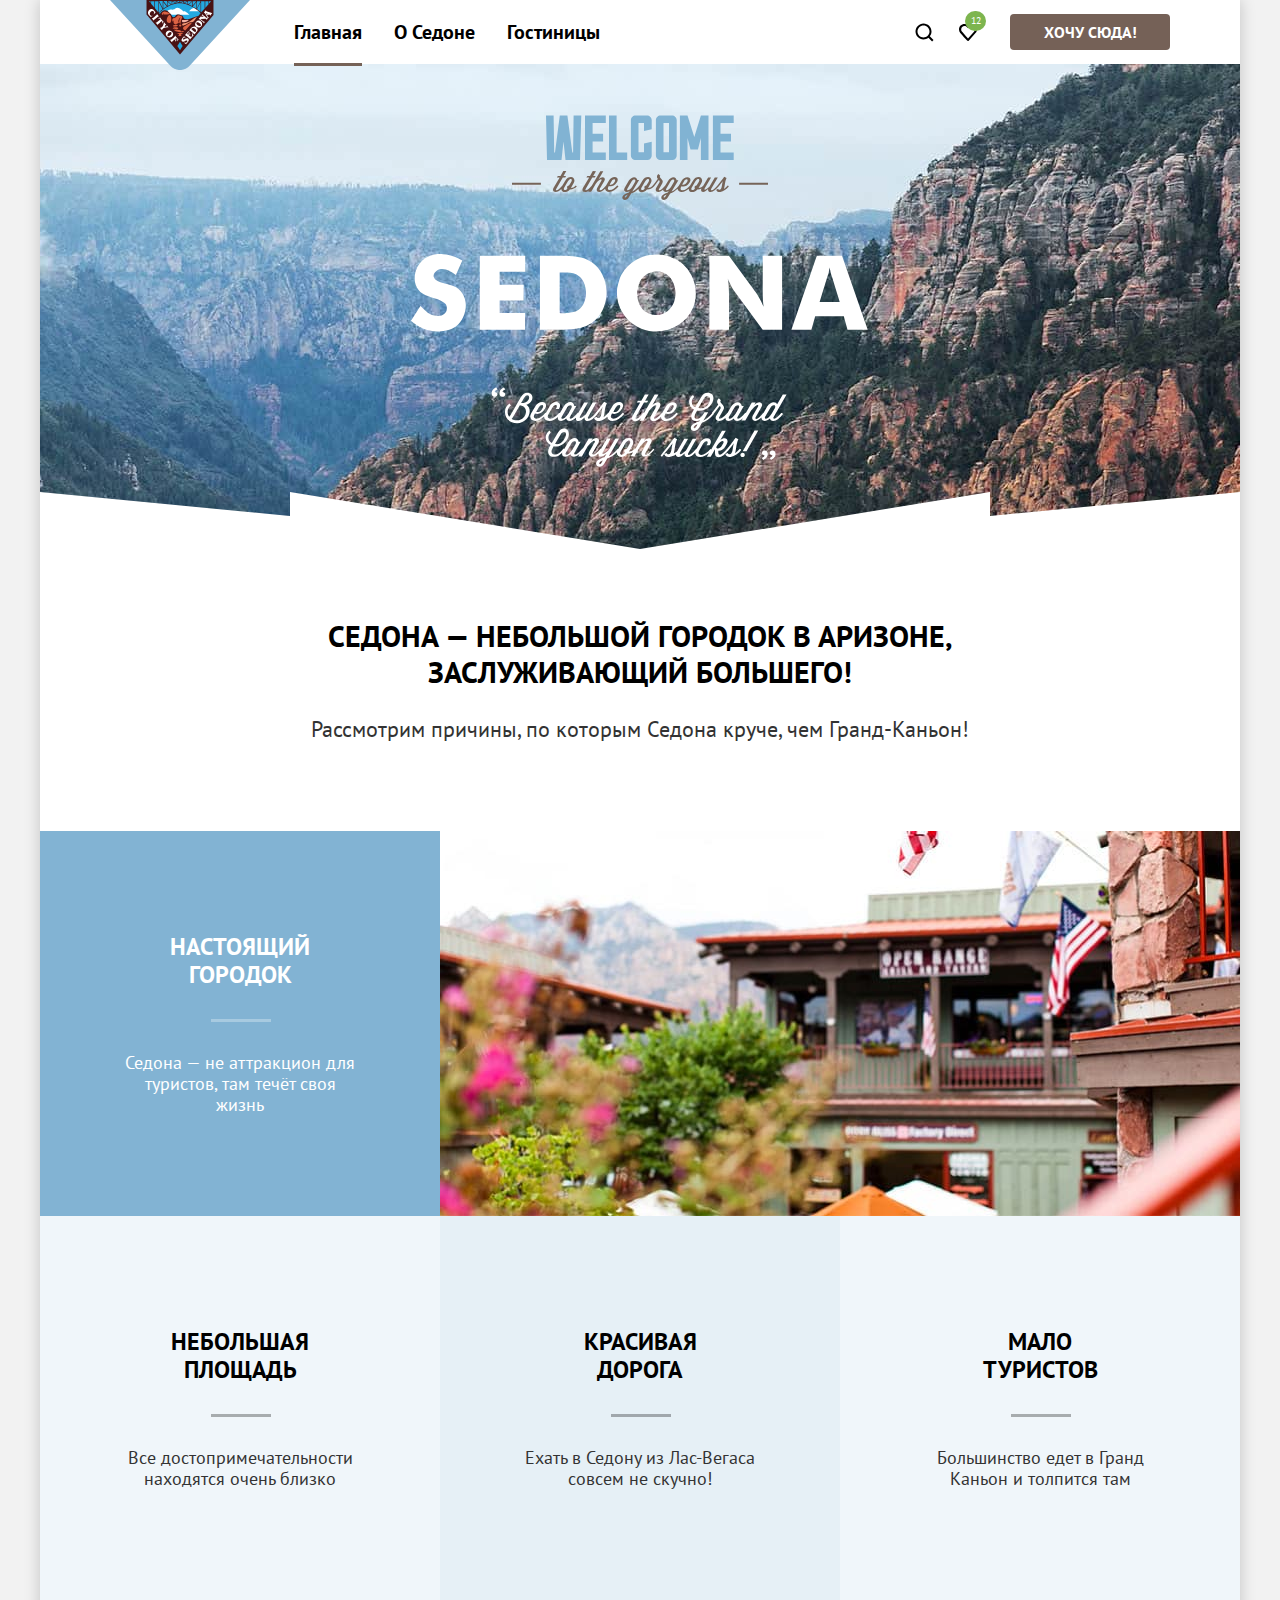
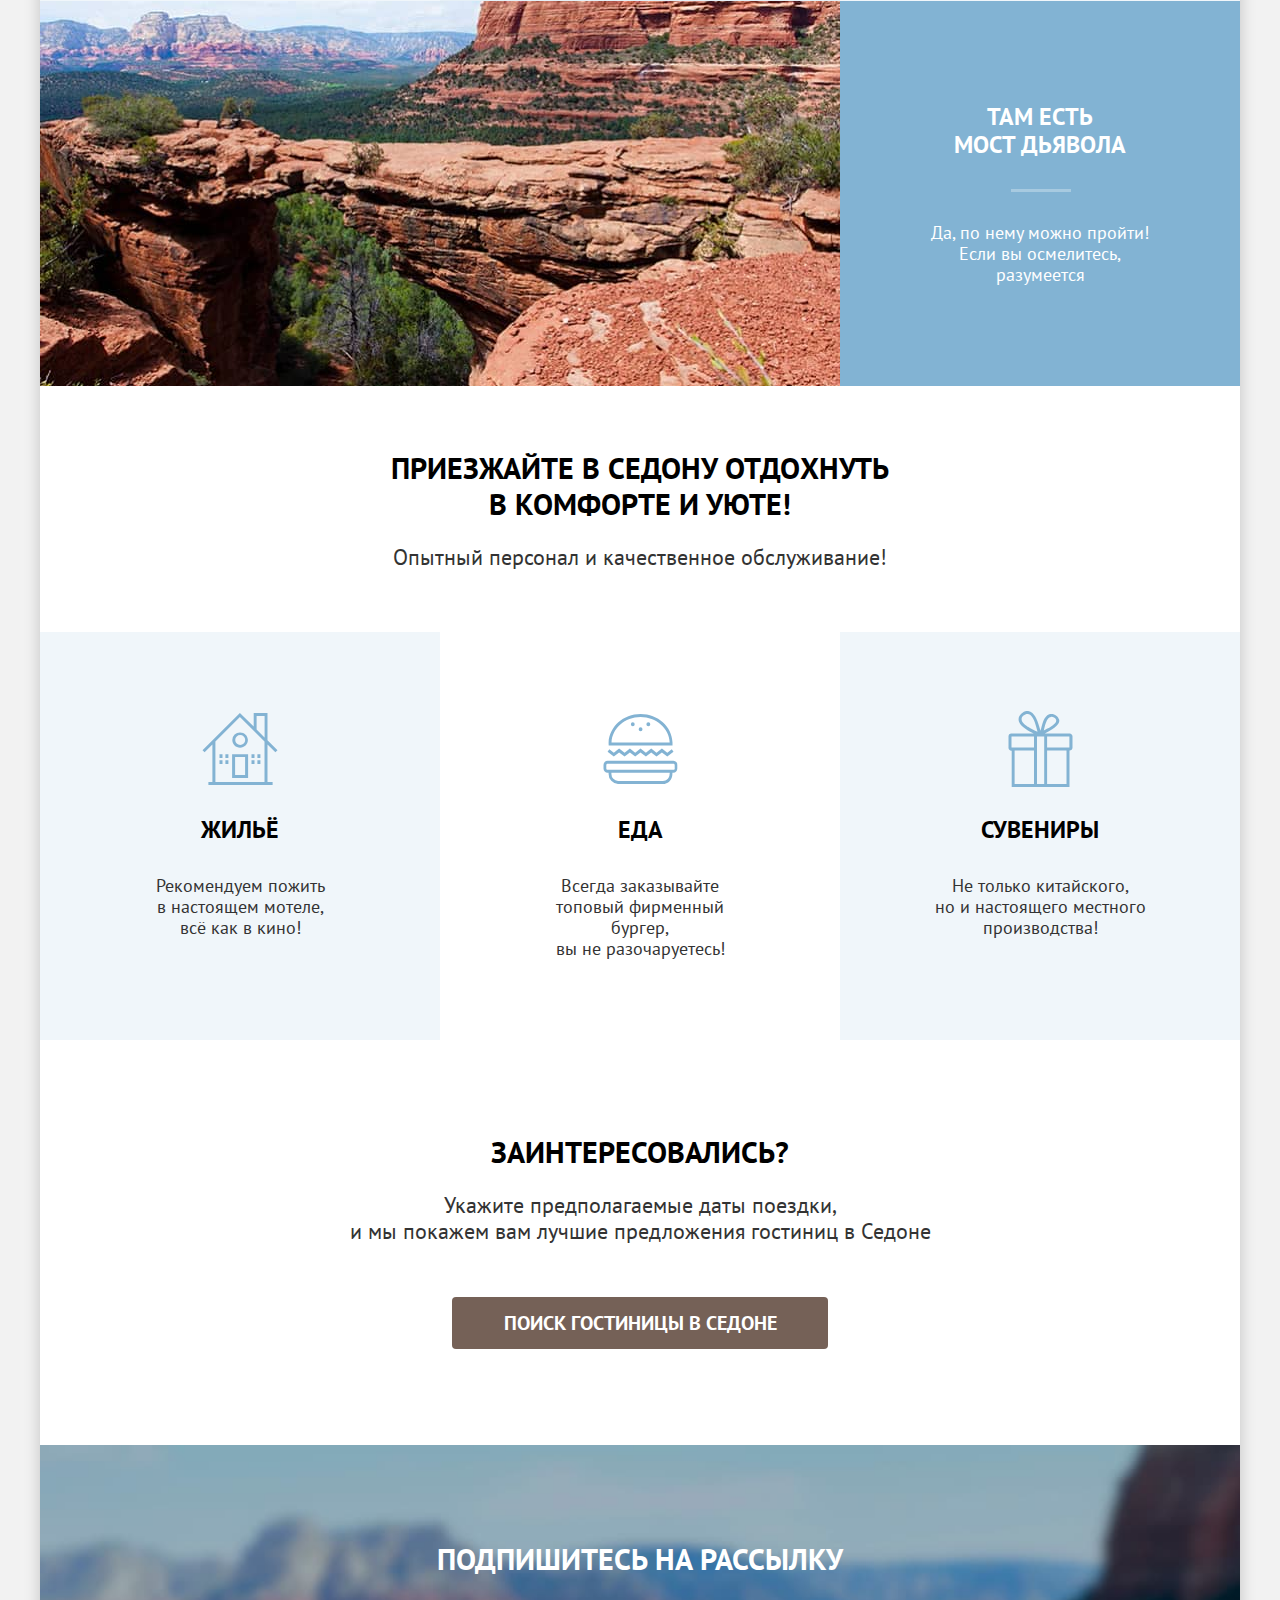
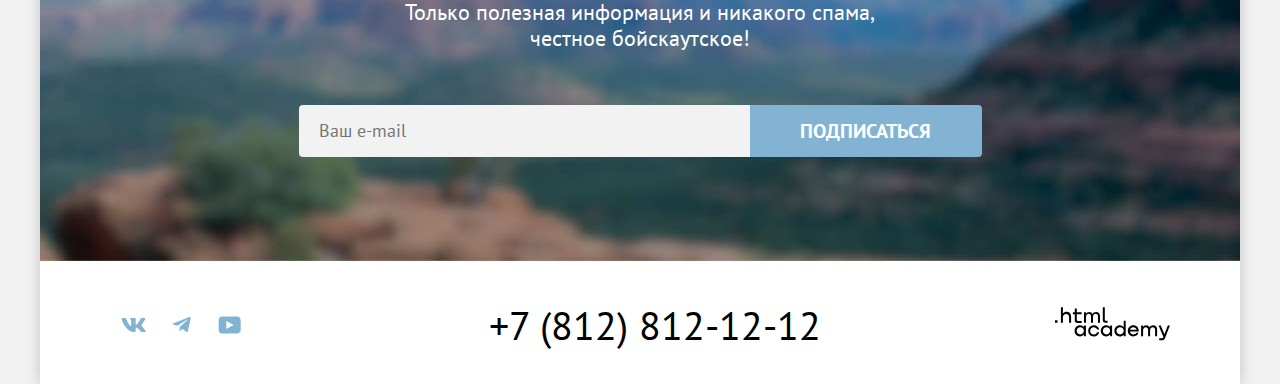
==== commit 325d8e82: "Merge pull request #9 from KatrinMul/master" ====
--- a/index.html
+++ b/index.html
@@ -5,6 +5,7 @@
     <meta charset="utf-8">
     <meta name="viewport" content="width=device-width, initial-scale=1">
     <link rel="stylesheet" href="styles/styles.css">
+    <link rel="icon" type="image/png" sizes="32x32" href="images/favicon.png">
     <title>HTML Academy: Сайт города Седона</title>
   </head>
 
@@ -136,39 +137,55 @@
             <li class="messengers-list-item">
               <a class="messenger-button" href="https://vk.com/htmlacademy">
                 <span class="visually-hidden">ВКонтакте</span>
-                <svg class="messenger-icon" width="47.333374" height="40.000000" viewBox="0 0 47.3334 40" fill="none" xmlns="http://www.w3.org/2000/svg" xmlns:xlink="http://www.w3.org/1999/xlink">
-                  <defs/>
-                  <rect id="social-vk" width="47.333332" height="40.000000" fill="#FFFFFF" fill-opacity="0"/>
-                  <path id="Vector" d="M35.1163 13.948C35.2823 13.4021 35.1163 13 34.3214 13L31.6964 13C31.0284 13 30.7203 13.3469 30.5533 13.73C30.5533 13.73 29.2184 16.926 27.3274 19.002C26.7153 19.604 26.4374 19.7949 26.1034 19.7949C25.9364 19.7949 25.6854 19.604 25.6854 19.0569L25.6854 13.948C25.6854 13.292 25.5013 13 24.9454 13L20.8174 13C20.4004 13 20.1494 13.304 20.1494 13.593C20.1494 14.2141 21.0953 14.3579 21.1924 16.106L21.1924 19.9041C21.1924 20.7371 21.0394 20.8879 20.7053 20.8879C19.8154 20.8879 17.6504 17.677 16.3654 14.0029C16.1163 13.2881 15.8644 13 15.1934 13L12.5664 13C11.8164 13 11.6664 13.3469 11.6664 13.73C11.6664 14.4121 12.5564 17.8 15.8114 22.281C17.9813 25.3411 21.0364 27 23.8193 27C25.4884 27 25.6943 26.6321 25.6943 25.9971L25.6943 23.6841C25.6943 22.947 25.8524 22.8 26.3813 22.8C26.7714 22.8 27.4384 22.9919 28.9963 24.467C30.7764 26.2161 31.0693 27 32.0714 27L34.6964 27C35.4464 27 35.8224 26.6321 35.6063 25.9041C35.3684 25.1799 34.5184 24.1289 33.3914 22.8821C32.7794 22.1721 31.8613 21.407 31.5824 21.0239C31.1934 20.533 31.3044 20.314 31.5824 19.877C31.5824 19.877 34.7823 15.4509 35.1154 13.948L35.1163 13.948Z" fill="#83B3D3" fill-opacity="1.000000" fill-rule="evenodd"/>
+                <svg class="messenger-icon" width="47.333374" height="40.000000" viewBox="0 0 47.3334 40" fill="none"
+                  xmlns="http://www.w3.org/2000/svg" xmlns:xlink="http://www.w3.org/1999/xlink">
+                  <defs />
+                  <rect id="social-vk" width="47.333332" height="40.000000" fill="#FFFFFF" fill-opacity="0" />
+                  <path id="vector-social-vk"
+                    d="M35.1163 13.948C35.2823 13.4021 35.1163 13 34.3214 13L31.6964 13C31.0284 13 30.7203 13.3469 30.5533 13.73C30.5533 13.73 29.2184 16.926 27.3274 19.002C26.7153 19.604 26.4374 19.7949 26.1034 19.7949C25.9364 19.7949 25.6854 19.604 25.6854 19.0569L25.6854 13.948C25.6854 13.292 25.5013 13 24.9454 13L20.8174 13C20.4004 13 20.1494 13.304 20.1494 13.593C20.1494 14.2141 21.0953 14.3579 21.1924 16.106L21.1924 19.9041C21.1924 20.7371 21.0394 20.8879 20.7053 20.8879C19.8154 20.8879 17.6504 17.677 16.3654 14.0029C16.1163 13.2881 15.8644 13 15.1934 13L12.5664 13C11.8164 13 11.6664 13.3469 11.6664 13.73C11.6664 14.4121 12.5564 17.8 15.8114 22.281C17.9813 25.3411 21.0364 27 23.8193 27C25.4884 27 25.6943 26.6321 25.6943 25.9971L25.6943 23.6841C25.6943 22.947 25.8524 22.8 26.3813 22.8C26.7714 22.8 27.4384 22.9919 28.9963 24.467C30.7764 26.2161 31.0693 27 32.0714 27L34.6964 27C35.4464 27 35.8224 26.6321 35.6063 25.9041C35.3684 25.1799 34.5184 24.1289 33.3914 22.8821C32.7794 22.1721 31.8613 21.407 31.5824 21.0239C31.1934 20.533 31.3044 20.314 31.5824 19.877C31.5824 19.877 34.7823 15.4509 35.1154 13.948L35.1163 13.948Z"
+                    fill="#83B3D3" fill-opacity="1.000000" fill-rule="evenodd" />
                 </svg>
               </a>
             </li>
             <li class="messengers-list-item">
               <a class="messenger-button" href="https://t.me/htmlacademy">
                 <span class="visually-hidden">Телеграм</span>
-                <svg class="messenger-icon" width="47.333374" height="40.000000" viewBox="0 0 47.3334 40" fill="none" xmlns="http://www.w3.org/2000/svg" xmlns:xlink="http://www.w3.org/1999/xlink">
-                  <defs/>
-                  <rect id="social-telegram" width="47.333332" height="40.000000" fill="#FFFFFF" fill-opacity="0"/>
-                  <rect id="Social" width="18.000000" height="16.000000" transform="translate(14.666626 12.000000)" fill="#FFFFFF" fill-opacity="0"/>
-                  <path id="Vector" d="M31.4517 12.0994L15.5071 18.2478C14.4189 18.6848 14.4253 19.2917 15.3075 19.5625L19.4011 20.8396L28.8724 14.8638C29.3203 14.5913 29.7295 14.7378 29.3932 15.0364L21.7195 21.9619L21.7177 21.9619L21.7195 21.9626L21.4371 26.1824C21.8507 26.1824 22.0333 25.9924 22.2654 25.7686L24.2537 23.8352L28.3895 26.8899C29.1521 27.3101 29.6998 27.0942 29.8895 26.1841L32.6046 13.3889C32.8824 12.2747 32.1792 11.77 31.4517 12.0994Z" fill="#83B3D3" fill-opacity="1.000000" fill-rule="nonzero"/>
+                <svg class="messenger-icon" width="47.333374" height="40.000000" viewBox="0 0 47.3334 40" fill="none"
+                  xmlns="http://www.w3.org/2000/svg" xmlns:xlink="http://www.w3.org/1999/xlink">
+                  <defs />
+                  <rect id="social-telegram" width="47.333332" height="40.000000" fill="#FFFFFF" fill-opacity="0" />
+                  <rect id="Social-tg" width="18.000000" height="16.000000" transform="translate(14.666626 12.000000)"
+                    fill="#FFFFFF" fill-opacity="0" />
+                  <path id="vector-social-telegram"
+                    d="M31.4517 12.0994L15.5071 18.2478C14.4189 18.6848 14.4253 19.2917 15.3075 19.5625L19.4011 20.8396L28.8724 14.8638C29.3203 14.5913 29.7295 14.7378 29.3932 15.0364L21.7195 21.9619L21.7177 21.9619L21.7195 21.9626L21.4371 26.1824C21.8507 26.1824 22.0333 25.9924 22.2654 25.7686L24.2537 23.8352L28.3895 26.8899C29.1521 27.3101 29.6998 27.0942 29.8895 26.1841L32.6046 13.3889C32.8824 12.2747 32.1792 11.77 31.4517 12.0994Z"
+                    fill="#83B3D3" fill-opacity="1.000000" fill-rule="nonzero" />
                 </svg>
               </a>
             </li>
             <li class="messengers-list-item">
               <a class="messenger-button" href="https://www.youtube.com/user/htmlacademyru">
                 <span class="visually-hidden">Ютуб</span>
-                <svg class="messenger-icon" width="47.333374" height="40.000000" viewBox="0 0 47.3334 40" fill="none" xmlns="http://www.w3.org/2000/svg" xmlns:xlink="http://www.w3.org/1999/xlink">
-                  <defs/>
-                  <rect id="social-youtube" width="47.333332" height="40.000000" fill="#FFFFFF" fill-opacity="0"/>
-                  <rect id="Social" width="22.000000" height="17.000000" transform="translate(12.666748 11.500000)" fill="#FFFFFF" fill-opacity="0"/>
-                  <path id="Vector" d="M31.2737 11.5L15.8408 11.5C13.9802 11.5 12.6667 13.0938 12.6667 14.8999L12.6667 24.9937C12.6667 26.9062 13.9802 28.5 15.8408 28.5L31.4927 28.5C33.1344 28.5 34.6667 26.9062 34.6667 25.1001L34.6667 14.8999C34.4479 13.0938 33.1344 11.5 31.2737 11.5ZM20.3285 24.0376L20.3285 15.9624L27.6617 20L20.3285 24.0376Z" fill="#83B3D3" fill-opacity="1.000000" fill-rule="nonzero"/>
-                </svg>
-              </a>
-            </li>
-          </ul>
+                <svg class="messenger-icon" width="47.333374" height="40.000000" viewBox="0 0 47.3334 40" fill="none"
+                  xmlns="http://www.w3.org/2000/svg" xmlns:xlink="http://www.w3.org/1999/xlink">
+                  <defs />
+                  <rect id="social-youtube" width="47.333332" height="40.000000" fill="#FFFFFF" fill-opacity="0" />
+                  <rect id="Social-yt" width="22.000000" height="17.000000" transform="translate(12.666748 11.500000)"
+                    fill="#FFFFFF" fill-opacity="0" />
+                  <path id="vector-social-youtube"
+                    d="M31.2737 11.5L15.8408 11.5C13.9802 11.5 12.6667 13.0938 12.6667 14.8999L12.6667 24.9937C12.6667 26.9062 13.9802 28.5 15.8408 28.5L31.4927 28.5C33.1344 28.5 34.6667 26.9062 34.6667 25.1001L34.6667 14.8999C34.4479 13.0938 33.1344 11.5 31.2737 11.5ZM20.3285 24.0376L20.3285 15.9624L27.6617 20L20.3285 24.0376Z"
+                    fill="#83B3D3" fill-opacity="1.000000" fill-rule="nonzero" />
+                </svg>
+              </a>
+            </li>
+          </ul>
+          <div class="phone-box">
           <a class="contacts-phone" href="tel:+78128121212">+7 (812) 812-12-12</a>
+          </div>
           <a class="academy-link" href="https://htmlacademy.ru">
-            <svg class="academy-icon" xmlns="http://www.w3.org/2000/svg" width="115" height="34" fill="none"><path fill="#000" d="M0 13.26v2.6h2.5v-2.6H0Zm11.6-8.4c-1.6 0-2.8.7-3.6 1.7h-.1V.36h-2v15.5h2v-5.3c0-2.1 1.3-3.6 3.3-3.6 1.8 0 2.9 1.4 2.9 3.2v5.7h2v-6.1c.1-3-1.8-4.9-4.5-4.9Zm15 .3h-4.8v-3.7h-2v3.8h-1.9v2h1.9v6c0 1.7 1 2.7 2.7 2.7h4.1v-2h-3.7c-.7 0-1.1-.4-1.1-1.1v-5.7h4.8v-2Zm14.5-.2c-1.6 0-2.9.8-3.5 2.1h-.1c-.6-1.2-1.8-2.1-3.4-2.1-1.4 0-2.5.8-3.1 1.8h-.1v-1.6H29v10.6h2v-5.4c0-2 1-3.5 2.6-3.5 1.5 0 2.4 1 2.4 2.6v6.3h2v-5.6c0-2.4 1.4-3.3 2.6-3.3 1.5 0 2.4 1 2.4 2.6v6.3h2v-6.5c.1-2.5-1.4-4.3-3.9-4.3Zm6.7 8.1c0 1.7 1 2.7 2.8 2.7h2v-2h-1.7c-.7 0-1.1-.4-1.1-1.1V.36h-2v12.7Zm-18.9 7c-.9-1.1-2.2-1.8-3.9-1.8-3.1 0-5.4 2.3-5.4 5.6s2.3 5.6 5.4 5.6c1.8 0 3-.8 3.8-1.9h.1v1.6h2v-10.6h-2v1.5Zm-3.6 7.4c-2.2 0-3.6-1.6-3.6-3.6s1.4-3.6 3.6-3.6 3.6 1.6 3.6 3.6c0 1.9-1.4 3.6-3.6 3.6Zm18.9-5.1c-.5-2.4-2.6-4.1-5.4-4.1a5.4 5.4 0 0 0-5.6 5.6c0 3.1 2.2 5.6 5.6 5.6 2.8 0 4.9-1.8 5.4-4.2h-2.1a3.4 3.4 0 0 1-3.3 2.3c-2.2 0-3.6-1.6-3.6-3.6s1.4-3.6 3.6-3.6c1.6 0 2.8 1 3.3 2.2h2.1v-.2Zm10.9-2.3c-.9-1.1-2.2-1.8-3.9-1.8-3.1 0-5.4 2.3-5.4 5.6s2.3 5.6 5.4 5.6c1.8 0 3-.8 3.8-1.9h.1v1.6h2v-10.6h-2v1.5Zm-3.6 7.4c-2.2 0-3.6-1.6-3.6-3.6s1.4-3.6 3.6-3.6 3.6 1.6 3.6 3.6c0 1.9-1.5 3.6-3.6 3.6Zm17.2-7.3c-.9-1.1-2.2-1.9-3.9-1.9-3.1 0-5.4 2.3-5.4 5.6s2.2 5.6 5.4 5.6c1.7 0 3-.8 3.8-1.8h.1v1.5h2v-15.4h-2v6.4Zm-3.6 7.3c-2.2 0-3.6-1.6-3.6-3.6s1.4-3.6 3.6-3.6 3.6 1.6 3.6 3.6c-.1 2-1.5 3.6-3.6 3.6Zm13.2-9.2c-3.3 0-5.5 2.5-5.5 5.6 0 3 2.1 5.6 5.5 5.6 2.5 0 4.5-1.3 5.2-3.6h-2.1c-.5 1-1.6 1.6-3 1.6-1.9 0-3.3-1.3-3.4-2.9h8.8c.2-3.6-2-6.3-5.5-6.3Zm0 1.9c1.7 0 3 1 3.3 2.6h-6.5c.3-1.5 1.5-2.6 3.2-2.6Zm19.9-1.9c-1.6 0-2.9.8-3.6 2h-.1c-.6-1.2-1.8-2-3.4-2-1.4 0-2.5.7-3.1 1.8v-1.5h-1.9v10.6h2v-5.4c0-2 1-3.4 2.6-3.5 1.5 0 2.4 1 2.4 2.6v6.3h2v-5.6c0-2.4 1.4-3.3 2.6-3.3 1.5 0 2.4 1 2.4 2.6v6.3h2v-6.5c.1-2.6-1.4-4.4-3.9-4.4Zm11.2 9.1-3.6-8.9h-2.2l4.8 11.6c-.3.9-.7 1.2-1.7 1.2h-2.5v2h2.5c1.8 0 2.8-.8 3.5-2.6l4.7-12.2h-2.1l-3.4 8.9Z"/></svg>
+            <svg class="academy-icon" xmlns="http://www.w3.org/2000/svg" width="115" height="34" fill="none">
+              <path fill="#000"
+                d="M0 13.26v2.6h2.5v-2.6H0Zm11.6-8.4c-1.6 0-2.8.7-3.6 1.7h-.1V.36h-2v15.5h2v-5.3c0-2.1 1.3-3.6 3.3-3.6 1.8 0 2.9 1.4 2.9 3.2v5.7h2v-6.1c.1-3-1.8-4.9-4.5-4.9Zm15 .3h-4.8v-3.7h-2v3.8h-1.9v2h1.9v6c0 1.7 1 2.7 2.7 2.7h4.1v-2h-3.7c-.7 0-1.1-.4-1.1-1.1v-5.7h4.8v-2Zm14.5-.2c-1.6 0-2.9.8-3.5 2.1h-.1c-.6-1.2-1.8-2.1-3.4-2.1-1.4 0-2.5.8-3.1 1.8h-.1v-1.6H29v10.6h2v-5.4c0-2 1-3.5 2.6-3.5 1.5 0 2.4 1 2.4 2.6v6.3h2v-5.6c0-2.4 1.4-3.3 2.6-3.3 1.5 0 2.4 1 2.4 2.6v6.3h2v-6.5c.1-2.5-1.4-4.3-3.9-4.3Zm6.7 8.1c0 1.7 1 2.7 2.8 2.7h2v-2h-1.7c-.7 0-1.1-.4-1.1-1.1V.36h-2v12.7Zm-18.9 7c-.9-1.1-2.2-1.8-3.9-1.8-3.1 0-5.4 2.3-5.4 5.6s2.3 5.6 5.4 5.6c1.8 0 3-.8 3.8-1.9h.1v1.6h2v-10.6h-2v1.5Zm-3.6 7.4c-2.2 0-3.6-1.6-3.6-3.6s1.4-3.6 3.6-3.6 3.6 1.6 3.6 3.6c0 1.9-1.4 3.6-3.6 3.6Zm18.9-5.1c-.5-2.4-2.6-4.1-5.4-4.1a5.4 5.4 0 0 0-5.6 5.6c0 3.1 2.2 5.6 5.6 5.6 2.8 0 4.9-1.8 5.4-4.2h-2.1a3.4 3.4 0 0 1-3.3 2.3c-2.2 0-3.6-1.6-3.6-3.6s1.4-3.6 3.6-3.6c1.6 0 2.8 1 3.3 2.2h2.1v-.2Zm10.9-2.3c-.9-1.1-2.2-1.8-3.9-1.8-3.1 0-5.4 2.3-5.4 5.6s2.3 5.6 5.4 5.6c1.8 0 3-.8 3.8-1.9h.1v1.6h2v-10.6h-2v1.5Zm-3.6 7.4c-2.2 0-3.6-1.6-3.6-3.6s1.4-3.6 3.6-3.6 3.6 1.6 3.6 3.6c0 1.9-1.5 3.6-3.6 3.6Zm17.2-7.3c-.9-1.1-2.2-1.9-3.9-1.9-3.1 0-5.4 2.3-5.4 5.6s2.2 5.6 5.4 5.6c1.7 0 3-.8 3.8-1.8h.1v1.5h2v-15.4h-2v6.4Zm-3.6 7.3c-2.2 0-3.6-1.6-3.6-3.6s1.4-3.6 3.6-3.6 3.6 1.6 3.6 3.6c-.1 2-1.5 3.6-3.6 3.6Zm13.2-9.2c-3.3 0-5.5 2.5-5.5 5.6 0 3 2.1 5.6 5.5 5.6 2.5 0 4.5-1.3 5.2-3.6h-2.1c-.5 1-1.6 1.6-3 1.6-1.9 0-3.3-1.3-3.4-2.9h8.8c.2-3.6-2-6.3-5.5-6.3Zm0 1.9c1.7 0 3 1 3.3 2.6h-6.5c.3-1.5 1.5-2.6 3.2-2.6Zm19.9-1.9c-1.6 0-2.9.8-3.6 2h-.1c-.6-1.2-1.8-2-3.4-2-1.4 0-2.5.7-3.1 1.8v-1.5h-1.9v10.6h2v-5.4c0-2 1-3.4 2.6-3.5 1.5 0 2.4 1 2.4 2.6v6.3h2v-5.6c0-2.4 1.4-3.3 2.6-3.3 1.5 0 2.4 1 2.4 2.6v6.3h2v-6.5c.1-2.6-1.4-4.4-3.9-4.4Zm11.2 9.1-3.6-8.9h-2.2l4.8 11.6c-.3.9-.7 1.2-1.7 1.2h-2.5v2h2.5c1.8 0 2.8-.8 3.5-2.6l4.7-12.2h-2.1l-3.4 8.9Z" />
+            </svg>
           </a>
         </section>
       </footer>
@@ -177,35 +194,69 @@
       <div class="modal-window">
         <div class="title-modal-box">
           <h1 class="modal-title">Поиск гостиницы в Седоне</h1>
-          <button class="modal-close-button"></button>
+          <button class="modal-close-button" type="button"></button>
         </div>
         <form class="modal-form" action="https://echo.htmlacademy.ru/" method="get">
           <label for="date-from" class="date-from">Дата Заезда:</label>
           <div class="date-from-box">
-            <input id="date-from" class="input-date-from" name="date-from" type="text" value="27 апреля 2020">
+            <input id="date-from" class="input-date-from" name="date-from" type="text" value="27 апреля 2020"
+              placeholder="Укажите дату">
             <span class="date-from-info">Мы не можем отправить вас в прошлое.</span>
           </div>
           <label for="date-till" class="date-till">Дата Выезда:</label>
           <div class="date-till-box">
-            <input id="date-till" class="input-date-till" name="date-till" type="text" value="1 сентября 2023">
+            <input id="date-till" class="input-date-till" name="date-till" type="text" value="1 сентября 2023"
+              placeholder="Укажите дату">
             <span class="date-till-info">На эти даты есть свободные номера. Пока есть.</span>
           </div>
           <div class="guest-numbers">
             <label for="adult-number" class="adult-number">Взрослые:</label>
             <div class="number-container">
-              <button class="adult-number-button number-minus"></button>
+              <button class="adult-number-button number-minus" type="button">
+                <svg class="number-minus-icon" width="14.000000" height="2.000000" viewBox="0 0 14 2" fill="none"
+                  xmlns="http://www.w3.org/2000/svg" xmlns:xlink="http://www.w3.org/1999/xlink">
+                  <defs />
+                  <path d="M0 2L0 0L14 0L14 2L0 2Z" fill="#756157" fill-opacity="0.300000" fill-rule="evenodd" />
+                </svg>
+              </button>
               <input id="adult-number" class="input-adult-number" name="adult-number" type="number" value="2">
-              <button class="adult-number-button number-plus"></button>
+              <button class="adult-number-button number-plus" type="button">
+                <svg class="number-plus-icon" width="14.000000" height="14.000000" viewBox="0 0 14 14" fill="none"
+                  xmlns="http://www.w3.org/2000/svg" xmlns:xlink="http://www.w3.org/1999/xlink">
+                  <defs />
+                  <path d="M14 6L8 6L8 0L6 0L6 6L0 6L0 8L6 8L6 14L8 14L8 8L14 8L14 6Z" fill="#756157"
+                    fill-opacity="0.300000" fill-rule="nonzero" />
+                </svg>
+              </button>
             </div>
             <label for="child-number" class="child-number">Дети:</label>
-            <div class="child-info"></div>
+            <div class="child-info">
+              <button class="child-info-button" type="button"></button>
+              <div class="info-container">
+                <p class="child-info-text">Укажите количество детей, которые будут с вами, возраст которых от 6 до 18
+                  лет. Дети до 6 лет размещаются бесплатно.</p>
+              </div>
+            </div>
             <div class="number-container">
-              <button class="child-number-button number-minus"></button>
+              <button class="child-number-button number-minus" type="button">
+                <svg class="number-minus-icon" width="14.000000" height="2.000000" viewBox="0 0 14 2" fill="none"
+                  xmlns="http://www.w3.org/2000/svg" xmlns:xlink="http://www.w3.org/1999/xlink">
+                  <defs />
+                  <path d="M0 2L0 0L14 0L14 2L0 2Z" fill="#756157" fill-opacity="0.300000" fill-rule="evenodd" />
+                </svg>
+              </button>
               <input id="child-number" class="input-child-number" name="child-number" type="number" value="2">
-              <button class="child-number-button number-plus"></button>
+              <button class="child-number-button number-plus" type="button">
+                <svg class="number-plus-icon" width="14.000000" height="14.000000" viewBox="0 0 14 14" fill="none"
+                  xmlns="http://www.w3.org/2000/svg" xmlns:xlink="http://www.w3.org/1999/xlink">
+                  <defs />
+                  <path d="M14 6L8 6L8 0L6 0L6 6L0 6L0 8L6 8L6 14L8 14L8 8L14 8L14 6Z" fill="#756157"
+                    fill-opacity="0.300000" fill-rule="nonzero" />
+                </svg>
+              </button>
             </div>
           </div>
-          <button class="modal-form-button">Найти</button>
+          <button class="modal-form-button" type="submit">Найти</button>
 
         </form>
       </div>
--- a/styles/styles.css
+++ b/styles/styles.css
@@ -69,6 +69,11 @@
   left: 0;
 }
 
+.navigation-logo:focus {
+  opacity: 0.7;
+  outline: none;
+}
+
 .navigation-list {
   display: flex;
   flex-wrap: wrap;
@@ -104,12 +109,18 @@
   color: #000000;
 }
 
+.navigation-link:focus {
+  opacity: 0.8;
+  outline: none;
+}
+
 .user-navigation-list {
   display: flex;
   flex-wrap: wrap;
   margin: 0;
   padding: 0;
   list-style: none;
+  justify-content: flex-end;
 }
 
 .user-navigation-list-item {
@@ -122,6 +133,11 @@
   height: 36px;
   background-position: center center;
   position: relative;
+}
+
+.user-navigation-link:focus {
+  opacity: 0.8;
+  outline: none;
 }
 
 .search-icon {
@@ -184,7 +200,7 @@
 .hero {
   padding-top: 51px;
   padding-bottom: 82px;
-  background-color: #ddecf5;
+  background-color: #5695bd;
   background-image: url("../images/divider.svg"), url("../images/index-background.jpg");
   background-size: 1200px 57px, cover;
   background-repeat: no-repeat, no-repeat;
@@ -475,6 +491,20 @@
   box-sizing: border-box;
 }
 
+.newsletter-field:hover {
+  background-color: #e6e6e6;
+}
+
+.newsletter-field:focus {
+  background-color: #e6e6e6;
+  outline: 3px solid #83b3d3;
+}
+
+.newsletter-field:active {
+  background-color: #f2f2f2;
+  outline: 2px solid #000000;
+}
+
 .newsletter-button {
   font-family: "PT Sans", "Arial", sans-serif;
   font-size: 20px;
@@ -496,6 +526,7 @@
 
 .newsletter-button:focus {
   background-color: #68a2ca;
+  outline: none;
 }
 
 .newsletter-button:active {
@@ -507,7 +538,7 @@
   display: flex;
   padding: 44px 70px 35px;
   justify-content: space-between;
-  align-items: center;
+  align-items: flex-start;
 }
 
 .messengers-list {
@@ -518,25 +549,16 @@
   grid-template-columns: 48px 48px 48px;
 }
 
-.messengers-list-item {}
-
 .messenger-button {
   display: block;
   position: relative;
-
 }
 
 .messenger-icon {
-  position: absolute;
-  top: -22px;
-  right: 0;
-  bottom: 0;
-  left: 0;
-  margin: 0;
   fill: #83b3d3;
 }
 
-.messenger-button:hover .messenger-icon path{
+.messenger-button:hover .messenger-icon path {
   fill: #68a2ca;
 }
 
@@ -544,20 +566,21 @@
   outline: none;
 }
 
-.messenger-button:focus .messenger-icon path{
+.messenger-button:focus .messenger-icon path {
   fill: #68a2ca;
 }
 
-.messenger-button:active .messenger-icon path{
+.messenger-button:active .messenger-icon path {
   fill: rgba(104, 162, 202, 0.3)
 }
 
 .contacts-phone {
+  display: block;
   font-size: 40px;
   line-height: 40px;
   color: #000000;
   text-decoration: none;
-  margin-right: 115px;
+
 }
 
 .contacts-phone:hover {
@@ -580,16 +603,10 @@
 }
 
 .academy-icon {
-  position: absolute;
-  top: -16px;
-  right: 0;
-  bottom: 0;
-  left: -115px;
-  margin: 0;
   fill: #000000;
 }
 
-.academy-link:hover .academy-icon path{
+.academy-link:hover .academy-icon path {
   fill: #756157;
 }
 
@@ -597,11 +614,11 @@
   outline: none;
 }
 
-.academy-link:focus .academy-icon path{
+.academy-link:focus .academy-icon path {
   fill: #756157;
 }
 
-.academy-link:active .academy-icon path{
+.academy-link:active .academy-icon path {
   fill: rgba(117, 97, 87, 0.3);
 }
 
@@ -690,6 +707,7 @@
 }
 
 .breadcrumbs-link-home:focus {
+  opacity: 0.6;
   outline: none;
 }
 
@@ -1131,7 +1149,7 @@
 
 .card-hotel-list {
   padding: 0;
-  margin: 0 0 76px;
+  margin: 0 0 78px;
   list-style: none;
   display: grid;
   column-gap: 19px;
@@ -1157,7 +1175,7 @@
 }
 
 .card-hotel-image {
-  margin: 0 0 17px;
+  margin: 0 0 12px;
 }
 
 .hotel-name {
@@ -1178,6 +1196,11 @@
 .hotel-link {
   text-decoration: none;
   color: inherit;
+}
+
+.hotel-link:focus {
+  outline: none;
+  opacity: 0.6;
 }
 
 .hotel {
@@ -1337,10 +1360,6 @@
   padding: 0;
   list-style: none;
 }
-
-.pagination-item {}
-
-
 
 .pagination-number {
   display: block;
@@ -1462,6 +1481,20 @@
   left: 16px;
 }
 
+.modal-close-button:hover {
+  background-color: #e6e6e6;
+}
+
+.modal-close-button:focus {
+  background-color: #e6e6e6;
+  outline: 3px solid #83b3d3;
+}
+
+.modal-close-button:active {
+  opacity: 0.3;
+  outline: none;
+}
+
 .modal-form {
   display: grid;
   grid-template-columns: 137px 440px;
@@ -1497,6 +1530,20 @@
   margin-bottom: 4px;
 }
 
+.input-date-from:hover {
+  background-color: #e6e6e6;
+}
+
+.input-date-from:focus {
+  background-color: #e6e6e6;
+  outline: 3px solid #83b3d3;
+}
+
+.input-date-from:active {
+  background-color: #f2f2f2;
+  outline: 2px solid #000000;
+}
+
 .date-from-info {
   align-self: start;
   color: #ff5757;
@@ -1535,6 +1582,20 @@
   margin-bottom: 4px;
 }
 
+.input-date-till:hover {
+  background-color: #e6e6e6;
+}
+
+.input-date-till:focus {
+  background-color: #e6e6e6;
+  outline: 3px solid #83b3d3;
+}
+
+.input-date-till:active {
+  background-color: #f2f2f2;
+  outline: 2px solid #000000;
+}
+
 .date-till-info {
   align-self: start;
   color: #333333;
@@ -1549,9 +1610,16 @@
   grid-column: 1 / 3;
   display: flex;
   flex-wrap: wrap;
-  justify-content: space-between;
   align-items: center;
-  margin-bottom: 48px;
+  margin-bottom: 25px;
+}
+
+.adult-number {
+  font-family: "PT Sans", "Arial", sans-serif;
+  font-weight: 700;
+  font-size: 20px;
+  line-height: 24px;
+  margin-right: 46px;
 }
 
 .number-container {
@@ -1560,11 +1628,8 @@
   justify-content: center;
 }
 
-.adult-number {
-  font-family: "PT Sans", "Arial", sans-serif;
-  font-weight: 700;
-  font-size: 20px;
-  line-height: 24px;
+.number-container:first-of-type {
+  margin-right: 87px;
 }
 
 .adult-number-button {
@@ -1575,12 +1640,90 @@
 
 .number-minus {
   border-radius: 4px 0 0 4px;
-  background: #f2f2f2 url("../images/minus.svg") no-repeat center center;
+  position: relative;
+}
+
+.number-minus-icon {
+  position: absolute;
+  top: 23px;
+  right: 0;
+  bottom: 0;
+  left: 12px;
+  margin: 0;
+}
+
+.number-minus:hover .number-minus-icon path {
+  fill: #000000;
+  fill-opacity: 1;
+}
+
+.number-minus:focus {
+  outline: none;
+}
+
+.number-minus:focus .number-minus-icon path {
+  fill: #000000;
+  fill-opacity: 1;
+}
+
+.number-minus:focus::after {
+  content: "";
+  width: 20px;
+  height: 20px;
+  border: 3px solid #82b3d3;
+  border-radius: 4px;
+  position: absolute;
+  top: 11px;
+  left: 6px;
+}
+
+.number-minus:active .number-minus-icon path {
+  fill: rgba(0, 0, 0, 0.2);
+  outline: none;
 }
 
 .number-plus {
   border-radius: 0 4px 4px 0;
-  background: #f2f2f2 url("../images/plus.svg") no-repeat center center;
+  position: relative;
+}
+
+.number-plus-icon {
+  position: absolute;
+  top: 18px;
+  right: 0;
+  bottom: 0;
+  left: 13px;
+  margin: 0;
+}
+
+.number-plus:hover .number-plus-icon path {
+  fill: #000000;
+  fill-opacity: 1;
+}
+
+.number-plus:focus {
+  outline: none;
+}
+
+.number-plus:focus .number-plus-icon path {
+  fill: #000000;
+  fill-opacity: 1;
+}
+
+.number-plus:focus::after {
+  content: "";
+  width: 20px;
+  height: 20px;
+  border: 3px solid #82b3d3;
+  border-radius: 4px;
+  position: absolute;
+  top: 11px;
+  left: 7px;
+}
+
+.number-plus:active .number-plus-icon path {
+  fill: rgba(0, 0, 0, 0.2);
+  outline: none;
 }
 
 .input-adult-number {
@@ -1601,6 +1744,7 @@
   font-weight: 700;
   font-size: 20px;
   line-height: 24px;
+  margin-right: 10px;
 }
 
 .input-child-number {
@@ -1616,7 +1760,70 @@
   padding: 14px 10px;
 }
 
-.child-info {}
+.child-info {
+  position: relative;
+  margin-right: 46px;
+}
+
+.child-info-button {
+  width: 26px;
+  height: 26px;
+  background: url("../images/child-info.svg") no-repeat center center;
+  border: none;
+}
+
+.info-container {
+  width: 256px;
+  min-height: 150px;
+  position: absolute;
+  background-color: transparent;
+  top: -3px;
+  left: 0;
+  display: none;
+}
+
+.child-info-text {
+  position: absolute;
+  width: 256px;
+  padding: 20px 18px 22px 22px;
+  font-family: 'PT Sans', 'Arial', sans-serif;
+  font-weight: 400;
+  font-size: 16px;
+  line-height: 20px;
+  color: #ffffff;
+  background-color: #333333;
+  box-shadow: 0 15px 30px rgba(0, 0, 0, 0.3);
+  top: 29px;
+  left: -114px;
+  border-radius: 10px;
+  text-align: left;
+  box-sizing: border-box;
+}
+
+.child-info-text::before {
+  content: "";
+  width: 0;
+  height: 0;
+  border-left: 10px solid transparent;
+  border-right: 10px solid transparent;
+  border-bottom: 11px solid #333333;
+  position: absolute;
+  top: -10px;
+  left: 119px;
+}
+
+.child-info:hover .info-container,
+.child-info-button:active ~ .info-container {
+  display: block;
+}
+
+.child-info-button:focus {
+  outline: none;
+}
+
+.child-info:focus-within .info-container {
+  display: block;
+}
 
 .child-number-button {
   width: 40px;
@@ -1638,6 +1845,20 @@
   border-radius: 10px;
 }
 
+.modal-form-button:hover {
+  background-color: #68a2ca;
+}
+
+.modal-form-button:focus {
+  background-color: #68a2ca;
+  outline: none;
+}
+
+.modal-form-button:active {
+  background-color: #68a2ca;
+  color: rgba(255, 255, 255, 0.3);
+}
+
 .modal-closed {
   display: none;
 }
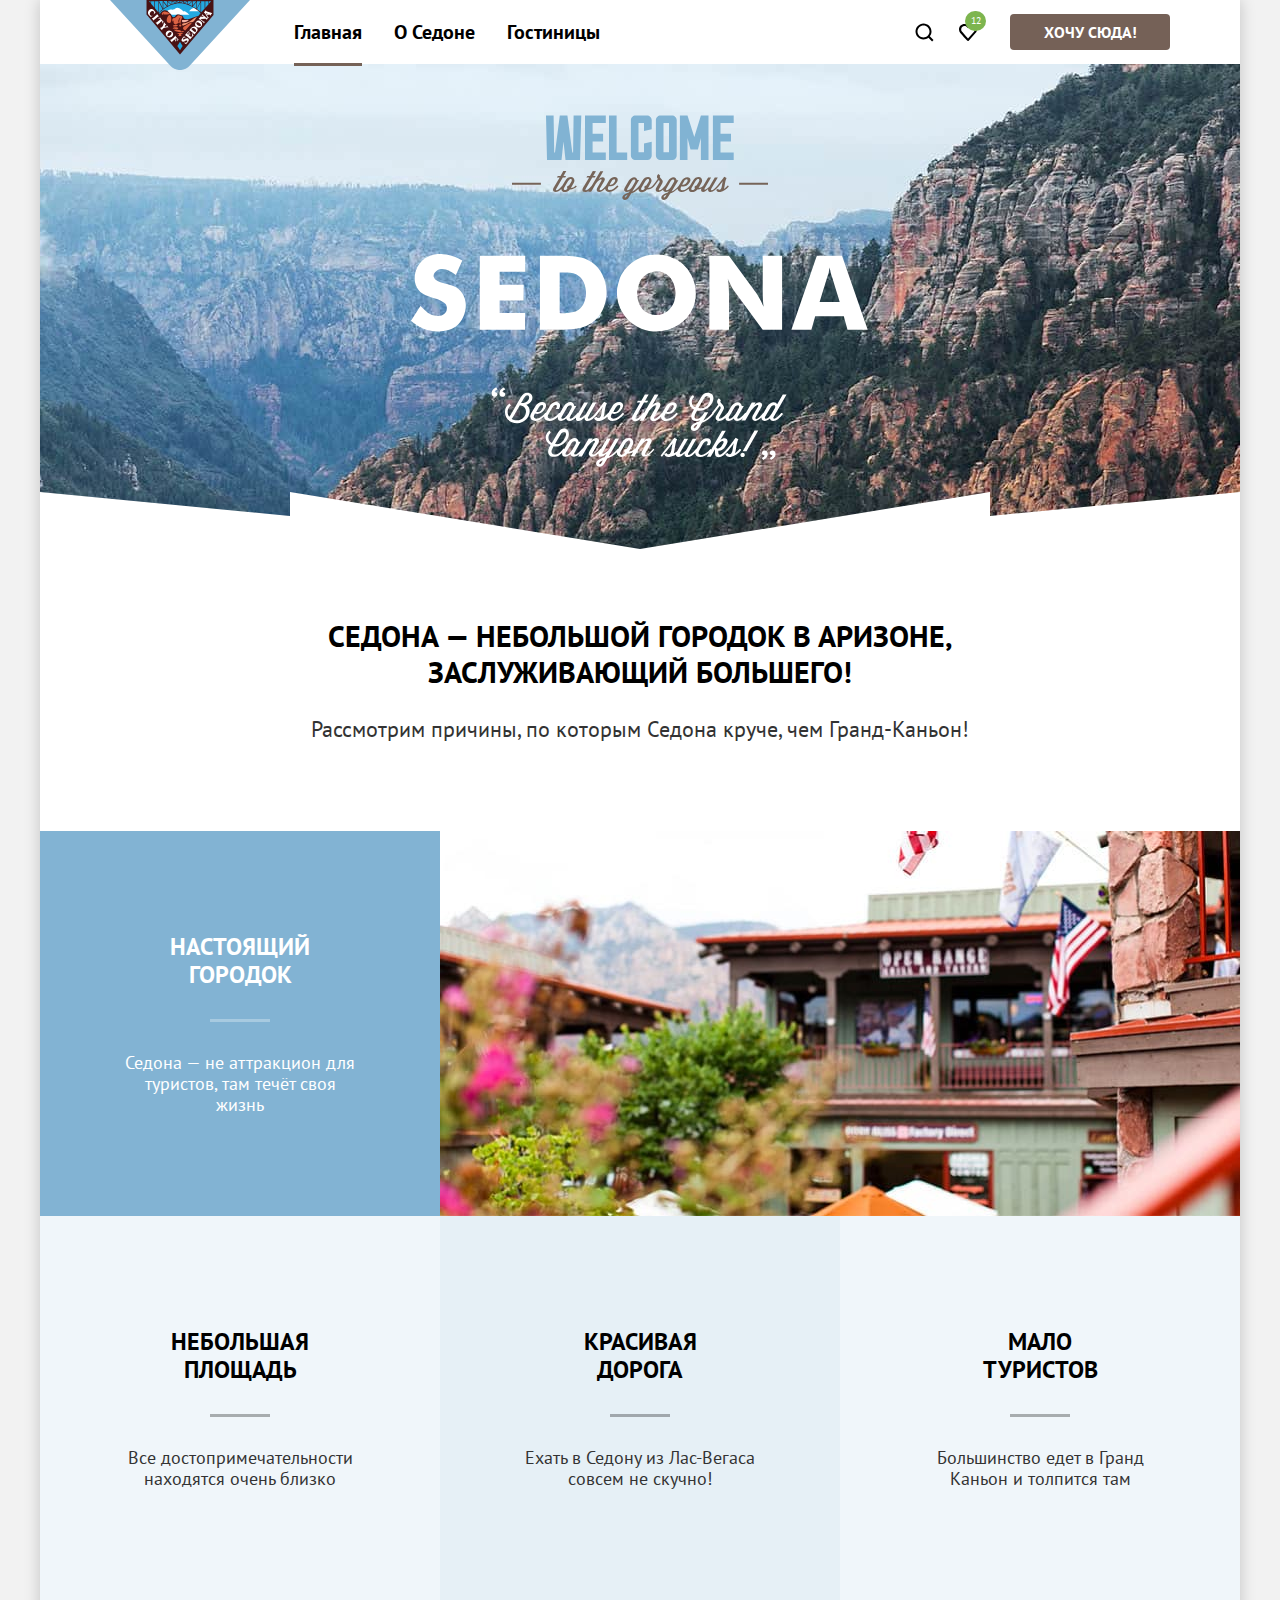
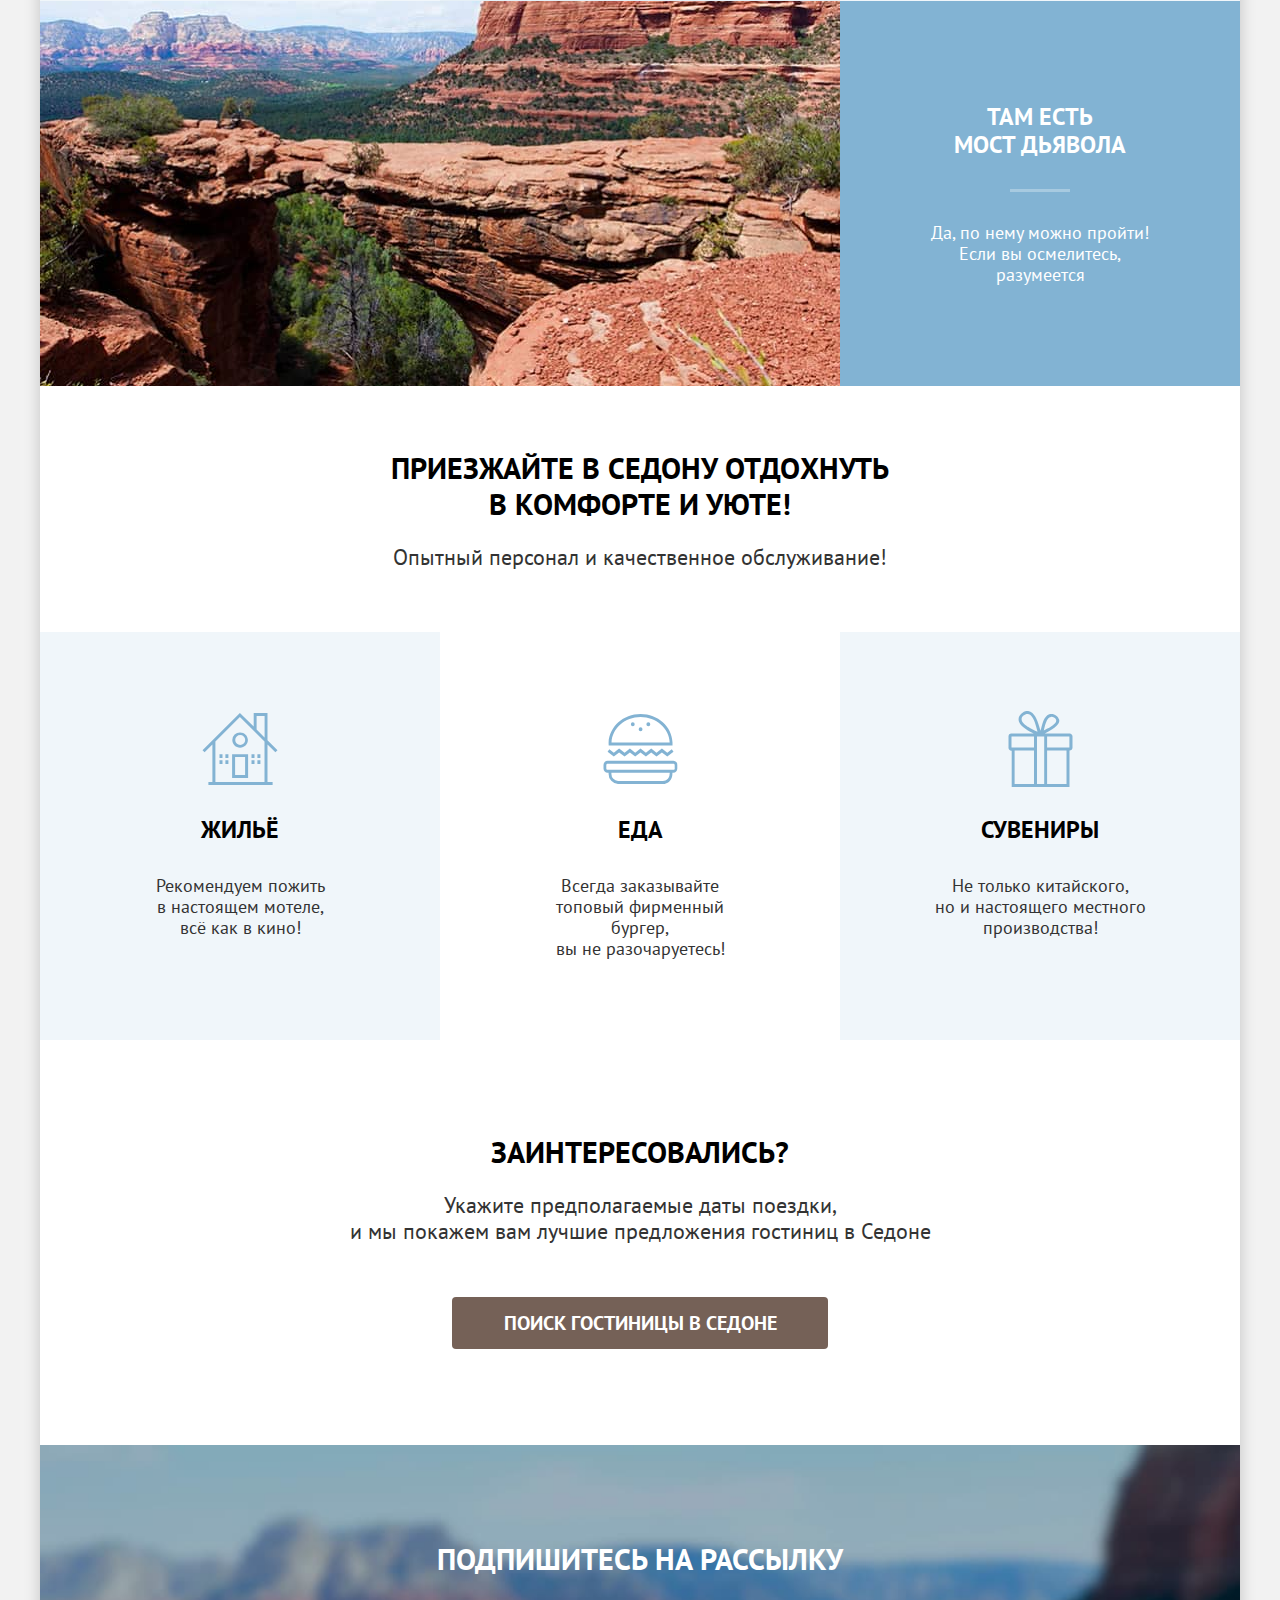
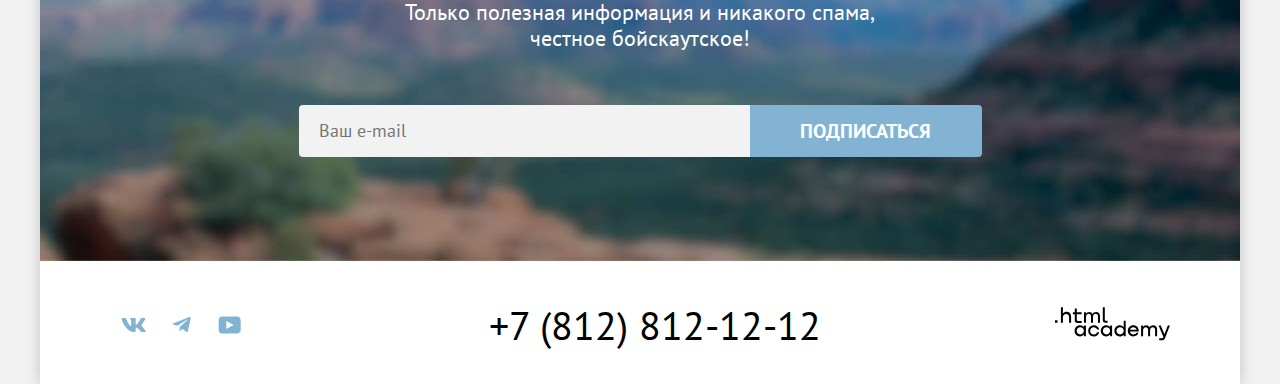
==== commit 361fbd86: "Merge pull request #11 from KatrinMul/master" ====
--- a/index.html
+++ b/index.html
@@ -143,7 +143,7 @@
                   <rect id="social-vk" width="47.333332" height="40.000000" fill="#FFFFFF" fill-opacity="0" />
                   <path id="vector-social-vk"
                     d="M35.1163 13.948C35.2823 13.4021 35.1163 13 34.3214 13L31.6964 13C31.0284 13 30.7203 13.3469 30.5533 13.73C30.5533 13.73 29.2184 16.926 27.3274 19.002C26.7153 19.604 26.4374 19.7949 26.1034 19.7949C25.9364 19.7949 25.6854 19.604 25.6854 19.0569L25.6854 13.948C25.6854 13.292 25.5013 13 24.9454 13L20.8174 13C20.4004 13 20.1494 13.304 20.1494 13.593C20.1494 14.2141 21.0953 14.3579 21.1924 16.106L21.1924 19.9041C21.1924 20.7371 21.0394 20.8879 20.7053 20.8879C19.8154 20.8879 17.6504 17.677 16.3654 14.0029C16.1163 13.2881 15.8644 13 15.1934 13L12.5664 13C11.8164 13 11.6664 13.3469 11.6664 13.73C11.6664 14.4121 12.5564 17.8 15.8114 22.281C17.9813 25.3411 21.0364 27 23.8193 27C25.4884 27 25.6943 26.6321 25.6943 25.9971L25.6943 23.6841C25.6943 22.947 25.8524 22.8 26.3813 22.8C26.7714 22.8 27.4384 22.9919 28.9963 24.467C30.7764 26.2161 31.0693 27 32.0714 27L34.6964 27C35.4464 27 35.8224 26.6321 35.6063 25.9041C35.3684 25.1799 34.5184 24.1289 33.3914 22.8821C32.7794 22.1721 31.8613 21.407 31.5824 21.0239C31.1934 20.533 31.3044 20.314 31.5824 19.877C31.5824 19.877 34.7823 15.4509 35.1154 13.948L35.1163 13.948Z"
-                    fill="#83B3D3" fill-opacity="1.000000" fill-rule="evenodd" />
+                    fill="currentColor" fill-opacity="1.000000" fill-rule="evenodd" />
                 </svg>
               </a>
             </li>
@@ -158,7 +158,7 @@
                     fill="#FFFFFF" fill-opacity="0" />
                   <path id="vector-social-telegram"
                     d="M31.4517 12.0994L15.5071 18.2478C14.4189 18.6848 14.4253 19.2917 15.3075 19.5625L19.4011 20.8396L28.8724 14.8638C29.3203 14.5913 29.7295 14.7378 29.3932 15.0364L21.7195 21.9619L21.7177 21.9619L21.7195 21.9626L21.4371 26.1824C21.8507 26.1824 22.0333 25.9924 22.2654 25.7686L24.2537 23.8352L28.3895 26.8899C29.1521 27.3101 29.6998 27.0942 29.8895 26.1841L32.6046 13.3889C32.8824 12.2747 32.1792 11.77 31.4517 12.0994Z"
-                    fill="#83B3D3" fill-opacity="1.000000" fill-rule="nonzero" />
+                    fill="currentColor" fill-opacity="1.000000" fill-rule="nonzero" />
                 </svg>
               </a>
             </li>
@@ -173,7 +173,7 @@
                     fill="#FFFFFF" fill-opacity="0" />
                   <path id="vector-social-youtube"
                     d="M31.2737 11.5L15.8408 11.5C13.9802 11.5 12.6667 13.0938 12.6667 14.8999L12.6667 24.9937C12.6667 26.9062 13.9802 28.5 15.8408 28.5L31.4927 28.5C33.1344 28.5 34.6667 26.9062 34.6667 25.1001L34.6667 14.8999C34.4479 13.0938 33.1344 11.5 31.2737 11.5ZM20.3285 24.0376L20.3285 15.9624L27.6617 20L20.3285 24.0376Z"
-                    fill="#83B3D3" fill-opacity="1.000000" fill-rule="nonzero" />
+                    fill="currentColor" fill-opacity="1.000000" fill-rule="nonzero" />
                 </svg>
               </a>
             </li>
@@ -182,8 +182,8 @@
           <a class="contacts-phone" href="tel:+78128121212">+7 (812) 812-12-12</a>
           </div>
           <a class="academy-link" href="https://htmlacademy.ru">
-            <svg class="academy-icon" xmlns="http://www.w3.org/2000/svg" width="115" height="34" fill="none">
-              <path fill="#000"
+            <svg class="academy-icon" xmlns="http://www.w3.org/2000/svg" width="115" height="34" fill="none" role="img" aria-label="HTML Academy">
+              <path
                 d="M0 13.26v2.6h2.5v-2.6H0Zm11.6-8.4c-1.6 0-2.8.7-3.6 1.7h-.1V.36h-2v15.5h2v-5.3c0-2.1 1.3-3.6 3.3-3.6 1.8 0 2.9 1.4 2.9 3.2v5.7h2v-6.1c.1-3-1.8-4.9-4.5-4.9Zm15 .3h-4.8v-3.7h-2v3.8h-1.9v2h1.9v6c0 1.7 1 2.7 2.7 2.7h4.1v-2h-3.7c-.7 0-1.1-.4-1.1-1.1v-5.7h4.8v-2Zm14.5-.2c-1.6 0-2.9.8-3.5 2.1h-.1c-.6-1.2-1.8-2.1-3.4-2.1-1.4 0-2.5.8-3.1 1.8h-.1v-1.6H29v10.6h2v-5.4c0-2 1-3.5 2.6-3.5 1.5 0 2.4 1 2.4 2.6v6.3h2v-5.6c0-2.4 1.4-3.3 2.6-3.3 1.5 0 2.4 1 2.4 2.6v6.3h2v-6.5c.1-2.5-1.4-4.3-3.9-4.3Zm6.7 8.1c0 1.7 1 2.7 2.8 2.7h2v-2h-1.7c-.7 0-1.1-.4-1.1-1.1V.36h-2v12.7Zm-18.9 7c-.9-1.1-2.2-1.8-3.9-1.8-3.1 0-5.4 2.3-5.4 5.6s2.3 5.6 5.4 5.6c1.8 0 3-.8 3.8-1.9h.1v1.6h2v-10.6h-2v1.5Zm-3.6 7.4c-2.2 0-3.6-1.6-3.6-3.6s1.4-3.6 3.6-3.6 3.6 1.6 3.6 3.6c0 1.9-1.4 3.6-3.6 3.6Zm18.9-5.1c-.5-2.4-2.6-4.1-5.4-4.1a5.4 5.4 0 0 0-5.6 5.6c0 3.1 2.2 5.6 5.6 5.6 2.8 0 4.9-1.8 5.4-4.2h-2.1a3.4 3.4 0 0 1-3.3 2.3c-2.2 0-3.6-1.6-3.6-3.6s1.4-3.6 3.6-3.6c1.6 0 2.8 1 3.3 2.2h2.1v-.2Zm10.9-2.3c-.9-1.1-2.2-1.8-3.9-1.8-3.1 0-5.4 2.3-5.4 5.6s2.3 5.6 5.4 5.6c1.8 0 3-.8 3.8-1.9h.1v1.6h2v-10.6h-2v1.5Zm-3.6 7.4c-2.2 0-3.6-1.6-3.6-3.6s1.4-3.6 3.6-3.6 3.6 1.6 3.6 3.6c0 1.9-1.5 3.6-3.6 3.6Zm17.2-7.3c-.9-1.1-2.2-1.9-3.9-1.9-3.1 0-5.4 2.3-5.4 5.6s2.2 5.6 5.4 5.6c1.7 0 3-.8 3.8-1.8h.1v1.5h2v-15.4h-2v6.4Zm-3.6 7.3c-2.2 0-3.6-1.6-3.6-3.6s1.4-3.6 3.6-3.6 3.6 1.6 3.6 3.6c-.1 2-1.5 3.6-3.6 3.6Zm13.2-9.2c-3.3 0-5.5 2.5-5.5 5.6 0 3 2.1 5.6 5.5 5.6 2.5 0 4.5-1.3 5.2-3.6h-2.1c-.5 1-1.6 1.6-3 1.6-1.9 0-3.3-1.3-3.4-2.9h8.8c.2-3.6-2-6.3-5.5-6.3Zm0 1.9c1.7 0 3 1 3.3 2.6h-6.5c.3-1.5 1.5-2.6 3.2-2.6Zm19.9-1.9c-1.6 0-2.9.8-3.6 2h-.1c-.6-1.2-1.8-2-3.4-2-1.4 0-2.5.7-3.1 1.8v-1.5h-1.9v10.6h2v-5.4c0-2 1-3.4 2.6-3.5 1.5 0 2.4 1 2.4 2.6v6.3h2v-5.6c0-2.4 1.4-3.3 2.6-3.3 1.5 0 2.4 1 2.4 2.6v6.3h2v-6.5c.1-2.6-1.4-4.4-3.9-4.4Zm11.2 9.1-3.6-8.9h-2.2l4.8 11.6c-.3.9-.7 1.2-1.7 1.2h-2.5v2h2.5c1.8 0 2.8-.8 3.5-2.6l4.7-12.2h-2.1l-3.4 8.9Z" />
             </svg>
           </a>
@@ -193,45 +193,51 @@
     <div class="modal-box modal-closed">
       <div class="modal-window">
         <div class="title-modal-box">
-          <h1 class="modal-title">Поиск гостиницы в Седоне</h1>
-          <button class="modal-close-button" type="button"></button>
+          <h2 class="modal-title">Поиск гостиницы в Седоне</h2>
+          <button class="modal-close-button" type="button">
+            <span class="visually-hidden">Закрыть модальное окно</span>
+          </button>
         </div>
         <form class="modal-form" action="https://echo.htmlacademy.ru/" method="get">
           <label for="date-from" class="date-from">Дата Заезда:</label>
           <div class="date-from-box">
             <input id="date-from" class="input-date-from" name="date-from" type="text" value="27 апреля 2020"
-              placeholder="Укажите дату">
+              placeholder="Укажите дату" required>
             <span class="date-from-info">Мы не можем отправить вас в прошлое.</span>
           </div>
           <label for="date-till" class="date-till">Дата Выезда:</label>
           <div class="date-till-box">
             <input id="date-till" class="input-date-till" name="date-till" type="text" value="1 сентября 2023"
-              placeholder="Укажите дату">
+              placeholder="Укажите дату" required>
             <span class="date-till-info">На эти даты есть свободные номера. Пока есть.</span>
           </div>
           <div class="guest-numbers">
             <label for="adult-number" class="adult-number">Взрослые:</label>
             <div class="number-container">
               <button class="adult-number-button number-minus" type="button">
+                <span class="visually-hidden">Уменьшить количество взрослых</span>
                 <svg class="number-minus-icon" width="14.000000" height="2.000000" viewBox="0 0 14 2" fill="none"
                   xmlns="http://www.w3.org/2000/svg" xmlns:xlink="http://www.w3.org/1999/xlink">
                   <defs />
-                  <path d="M0 2L0 0L14 0L14 2L0 2Z" fill="#756157" fill-opacity="0.300000" fill-rule="evenodd" />
-                </svg>
-              </button>
-              <input id="adult-number" class="input-adult-number" name="adult-number" type="number" value="2">
+                  <path d="M0 2L0 0L14 0L14 2L0 2Z" fill="currentColor" fill-opacity="1.000000" fill-rule="evenodd" />
+                </svg>
+              </button>
+              <input id="adult-number" class="input-adult-number" name="adult-number" type="number" value="2" required>
               <button class="adult-number-button number-plus" type="button">
+                <span class="visually-hidden">Увеличить количество взрослых</span>
                 <svg class="number-plus-icon" width="14.000000" height="14.000000" viewBox="0 0 14 14" fill="none"
                   xmlns="http://www.w3.org/2000/svg" xmlns:xlink="http://www.w3.org/1999/xlink">
                   <defs />
-                  <path d="M14 6L8 6L8 0L6 0L6 6L0 6L0 8L6 8L6 14L8 14L8 8L14 8L14 6Z" fill="#756157"
-                    fill-opacity="0.300000" fill-rule="nonzero" />
+                  <path d="M14 6L8 6L8 0L6 0L6 6L0 6L0 8L6 8L6 14L8 14L8 8L14 8L14 6Z" fill="currentColor"
+                    fill-opacity="1.000000" fill-rule="nonzero" />
                 </svg>
               </button>
             </div>
             <label for="child-number" class="child-number">Дети:</label>
             <div class="child-info">
-              <button class="child-info-button" type="button"></button>
+              <button class="child-info-button" type="button">
+                <span class="visually-hidden">Показать дополнительную информацию</span>
+              </button>
               <div class="info-container">
                 <p class="child-info-text">Укажите количество детей, которые будут с вами, возраст которых от 6 до 18
                   лет. Дети до 6 лет размещаются бесплатно.</p>
@@ -239,19 +245,21 @@
             </div>
             <div class="number-container">
               <button class="child-number-button number-minus" type="button">
+                <span class="visually-hidden">Уменьшить количество детей</span>
                 <svg class="number-minus-icon" width="14.000000" height="2.000000" viewBox="0 0 14 2" fill="none"
                   xmlns="http://www.w3.org/2000/svg" xmlns:xlink="http://www.w3.org/1999/xlink">
                   <defs />
-                  <path d="M0 2L0 0L14 0L14 2L0 2Z" fill="#756157" fill-opacity="0.300000" fill-rule="evenodd" />
-                </svg>
-              </button>
-              <input id="child-number" class="input-child-number" name="child-number" type="number" value="2">
+                  <path d="M0 2L0 0L14 0L14 2L0 2Z" fill="currentColor" fill-opacity="1.000000" fill-rule="evenodd" />
+                </svg>
+              </button>
+              <input id="child-number" class="input-child-number" name="child-number" type="number" value="2" required>
               <button class="child-number-button number-plus" type="button">
+                <span class="visually-hidden">Увеличить количество детей</span>
                 <svg class="number-plus-icon" width="14.000000" height="14.000000" viewBox="0 0 14 14" fill="none"
                   xmlns="http://www.w3.org/2000/svg" xmlns:xlink="http://www.w3.org/1999/xlink">
                   <defs />
-                  <path d="M14 6L8 6L8 0L6 0L6 6L0 6L0 8L6 8L6 14L8 14L8 8L14 8L14 6Z" fill="#756157"
-                    fill-opacity="0.300000" fill-rule="nonzero" />
+                  <path d="M14 6L8 6L8 0L6 0L6 6L0 6L0 8L6 8L6 14L8 14L8 8L14 8L14 6Z" fill="currentColor"
+                    fill-opacity="1.000000" fill-rule="nonzero" />
                 </svg>
               </button>
             </div>
--- a/styles/styles.css
+++ b/styles/styles.css
@@ -141,12 +141,12 @@
 }
 
 .search-icon {
-  background-image: url(../images/search.svg);
+  background-image: url("../images/search.svg");
   background-repeat: no-repeat;
 }
 
 .favorites-icon {
-  background-image: url(../images/favourites.svg);
+  background-image: url("../images/favourites.svg");
   background-repeat: no-repeat;
 }
 
@@ -180,16 +180,16 @@
 }
 
 .user-navigation-button:hover {
-  background-color: rgb(97, 80, 72);
+  background-color: #615048;
 }
 
 .user-navigation-button:focus {
-  background-color: rgb(97, 80, 72);
+  background-color: #615048;
   outline: none;
 }
 
 .user-navigation-button:active {
-  background-color: rgb(117, 97, 87);
+  background-color: #756157;
   color: rgba(255, 255, 255, 0.3);
 }
 
@@ -271,20 +271,19 @@
   line-height: 28px;
   font-weight: 700;
   text-transform: uppercase;
-  position: relative;
-}
-
-.advantages-title::after {
+}
+
+.advantages-text::before {
   content: "";
   display: block;
   width: 60px;
   border-bottom: 3px solid rgba(0, 0, 0, 0.3);
   position: absolute;
-  top: 86px;
-  left: 58px;
-}
-
-.advantages-item-spec .advantages-title::after {
+  top: -33px;
+  left: 85px;
+}
+
+.advantages-item-spec .advantages-text::before {
   border-color: rgba(255, 255, 255, 0.3);
 }
 
@@ -292,6 +291,7 @@
   margin: 0 auto;
   color: #333333;
   width: 230px;
+  position: relative;
 }
 
 .advantages-item-spec .advantages-title,
@@ -348,20 +348,19 @@
 }
 
 .back-house {
-  background-image: url(../images/house.svg);
+  background-image: url("../images/house.svg");
   background-repeat: no-repeat;
   background-position: center 81px;
 }
 
 .back-burger {
-  background-image: url(../images/burger.svg);
+  background-image: url("../images/burger.svg");
   background-repeat: no-repeat;
   background-position: center 82px;
-
 }
 
 .back-present {
-  background-image: url(../images/present.svg);
+  background-image: url("../images/present.svg");
   background-repeat: no-repeat;
   background-position: center 79px;
 }
@@ -418,16 +417,16 @@
 }
 
 .search-button:hover {
-  background-color: rgb(97, 80, 72);
+  background-color: #615048;
 }
 
 .search-button:focus {
-  background-color: rgb(97, 80, 72);
+  background-color: #615048;
   outline: none;
 }
 
 .search-button:active {
-  background-color: rgb(117, 97, 87);
+  background-color: #756157;
   color: rgba(255, 255, 255, 0.3);
 }
 
@@ -555,23 +554,23 @@
 }
 
 .messenger-icon {
-  fill: #83b3d3;
-}
-
-.messenger-button:hover .messenger-icon path {
-  fill: #68a2ca;
+  color: #83b3d3;
+}
+
+.messenger-button:hover .messenger-icon {
+  color: #68a2ca;
 }
 
 .messenger-button:focus {
   outline: none;
 }
 
-.messenger-button:focus .messenger-icon path {
-  fill: #68a2ca;
-}
-
-.messenger-button:active .messenger-icon path {
-  fill: rgba(104, 162, 202, 0.3)
+.messenger-button:focus .messenger-icon {
+  color: #68a2ca;
+}
+
+.messenger-button:active .messenger-icon {
+  color: rgba(104, 162, 202, 0.3);
 }
 
 .contacts-phone {
@@ -580,7 +579,6 @@
   line-height: 40px;
   color: #000000;
   text-decoration: none;
-
 }
 
 .contacts-phone:hover {
@@ -606,7 +604,7 @@
   fill: #000000;
 }
 
-.academy-link:hover .academy-icon path {
+.academy-link:hover .academy-icon {
   fill: #756157;
 }
 
@@ -614,11 +612,11 @@
   outline: none;
 }
 
-.academy-link:focus .academy-icon path {
+.academy-link:focus .academy-icon {
   fill: #756157;
 }
 
-.academy-link:active .academy-icon path {
+.academy-link:active .academy-icon {
   fill: rgba(117, 97, 87, 0.3);
 }
 
@@ -632,7 +630,7 @@
 .filter {
   padding: 35px 70px 70px;
   background-color: #1e597e;
-  background-image: url(../images/background-filter.jpg);
+  background-image: url("../images/background-filter.jpg");
   background-repeat: no-repeat;
   background-position: center;
   background-size: cover;
@@ -666,13 +664,13 @@
   content: "";
   width: 8px;
   height: 20px;
-  background: url(../images/arrow_breadcrumbs.svg) no-repeat center center;
+  background: url("../images/arrow-breadcrumbs.svg") no-repeat center center;
   position: absolute;
   right: 0;
   top: 0;
 }
 
-.breadcrumbs-item:last-child:after {
+.breadcrumbs-item:last-child::after {
   display: none;
 }
 
@@ -696,10 +694,9 @@
   display: block;
   width: 20px;
   height: 20px;
-  background-image: url(../images/home_link.svg);
+  background-image: url("../images/home-link.svg");
   background-repeat: no-repeat;
   background-position: center center;
-
 }
 
 .breadcrumbs-link-home:hover {
@@ -753,7 +750,6 @@
   font-weight: 400;
   line-height: 23px;
   margin: 0 0 16px;
-
 }
 
 .filter-category-item:last-child {
@@ -798,7 +794,7 @@
   content: "";
   width: 15px;
   height: 15px;
-  background: url(../images/checkbox.svg) no-repeat center center;
+  background: url("../images/checkbox.svg") no-repeat center center;
   position: absolute;
   top: 4px;
   left: 4px;
@@ -983,7 +979,7 @@
   font-size: 16px;
   line-height: 20px;
   font-weight: 700;
-  background-color: rgb(130, 179, 211);
+  background-color: #82b3d3;
   color: #ffffff;
   text-transform: uppercase;
   width: 191px;
@@ -995,21 +991,21 @@
 }
 
 .filter-button-admit:hover {
-  background-color: rgb(104, 162, 202);
+  background-color: #68a2ca;
 }
 
 .filter-button-admit:focus {
-  background-color: rgb(104, 162, 202);
+  background-color: #68a2ca;
   outline: none;
 }
 
 .filter-button-admit:active {
-  background-color: rgb(130, 179, 211);
+  background-color: #82b3d3;
   color: rgba(255, 255, 255, 0.3);
 }
 
 .filter-button-admit:disabled {
-  background-color: rgb(229, 229, 229);
+  background-color: #e5e5e5;
 }
 
 
@@ -1032,7 +1028,7 @@
 }
 
 .filter-button-reset:focus {
-  outline: 3px solid rgb(131, 179, 211);
+  outline: 3px solid #83b3d3;
   border-radius: 4px;
 }
 
@@ -1052,15 +1048,21 @@
 .hotel-sorting {
   display: flex;
   margin-bottom: 38px;
-  align-items: center;
+  align-items: flex-start;
+  justify-content: space-between;
 }
 
 .hotel-number {
   font-weight: 700;
   font-size: 30px;
   line-height: 36px;
-  margin: 0 200px 0 0;
+  margin: 0;
   text-transform: uppercase;
+}
+
+.sorting-params {
+  display: flex;
+  align-items: flex-start;
 }
 
 .sorting-type {
@@ -1070,12 +1072,13 @@
   border-radius: 4px;
   margin: 0 70px 0 0;
   padding-left: 20px;
+  padding-right: 50px;
   font-family: inherit;
   font-size: 18px;
   line-height: 21px;
   box-sizing: border-box;
   appearance: none;
-  background: url("../images/select-arrow.svg") no-repeat 261px center;
+  background: url("../images/select-arrow.svg") no-repeat right+18px center;
 }
 
 .sorting-type:hover {
@@ -1102,10 +1105,9 @@
   margin: 0;
   list-style: none;
   display: flex;
-}
-
-.style-item:not(:last-child) {
-  margin-right: 8px;
+  flex-wrap: wrap;
+  gap: 8px;
+  width: 160px;
 }
 
 .style-item-button {
@@ -1136,15 +1138,15 @@
 }
 
 .plate-style {
-  background-image: url(../images/plate.svg);
+  background-image: url("../images/plate.svg");
 }
 
 .big-style {
-  background-image: url(../images/card.svg);
+  background-image: url("../images/card.svg");
 }
 
 .list-style {
-  background-image: url(../images/list.svg);
+  background-image: url("../images/list.svg");
 }
 
 .card-hotel-list {
@@ -1205,11 +1207,13 @@
 
 .hotel {
   margin: 0;
+  color: #333333;
 }
 
 .hotel-price {
   text-align: right;
   margin: 0;
+  color: #333333;
 }
 
 .details-link {
@@ -1230,16 +1234,16 @@
 }
 
 .details-link:hover {
-  background-color: rgb(97, 80, 72);
+  background-color: #615048;
 }
 
 .details-link:focus {
-  background-color: rgb(97, 80, 72);
+  background-color: #615048;
   outline: none;
 }
 
 .details-link:active {
-  background-color: rgb(117, 97, 87);
+  background-color: #756157;
   color: rgba(255, 255, 255, 0.3);
 }
 
@@ -1475,7 +1479,7 @@
   content: "";
   width: 20px;
   height: 20px;
-  background: url("../images/icons_cross.svg") no-repeat center center;
+  background: url("../images/icons-cross.svg") no-repeat center center;
   position: absolute;
   top: 16px;
   left: 16px;
@@ -1491,8 +1495,12 @@
 }
 
 .modal-close-button:active {
+  background-color: #e6e6e6;
+  outline: none;
+}
+
+.modal-close-button:active::after {
   opacity: 0.3;
-  outline: none;
 }
 
 .modal-form {
@@ -1636,6 +1644,7 @@
   width: 40px;
   height: 48px;
   border: none;
+  background-color: #f2f2f2;
 }
 
 .number-minus {
@@ -1650,10 +1659,11 @@
   bottom: 0;
   left: 12px;
   margin: 0;
-}
-
-.number-minus:hover .number-minus-icon path {
-  fill: #000000;
+  color: rgba(117, 97, 87, 0.3);
+}
+
+.number-minus:hover .number-minus-icon {
+  color: #000000;
   fill-opacity: 1;
 }
 
@@ -1661,8 +1671,8 @@
   outline: none;
 }
 
-.number-minus:focus .number-minus-icon path {
-  fill: #000000;
+.number-minus:focus .number-minus-icon {
+  color: #000000;
   fill-opacity: 1;
 }
 
@@ -1677,8 +1687,8 @@
   left: 6px;
 }
 
-.number-minus:active .number-minus-icon path {
-  fill: rgba(0, 0, 0, 0.2);
+.number-minus:active .number-minus-icon {
+  color: rgba(0, 0, 0, 0.2);
   outline: none;
 }
 
@@ -1694,10 +1704,11 @@
   bottom: 0;
   left: 13px;
   margin: 0;
-}
-
-.number-plus:hover .number-plus-icon path {
-  fill: #000000;
+  color: rgba(117, 97, 87, 0.3);
+}
+
+.number-plus:hover .number-plus-icon {
+  color: #000000;
   fill-opacity: 1;
 }
 
@@ -1705,8 +1716,8 @@
   outline: none;
 }
 
-.number-plus:focus .number-plus-icon path {
-  fill: #000000;
+.number-plus:focus .number-plus-icon {
+  color: #000000;
   fill-opacity: 1;
 }
 
@@ -1721,8 +1732,8 @@
   left: 7px;
 }
 
-.number-plus:active .number-plus-icon path {
-  fill: rgba(0, 0, 0, 0.2);
+.number-plus:active .number-plus-icon {
+  color: rgba(0, 0, 0, 0.2);
   outline: none;
 }
 
@@ -1829,6 +1840,7 @@
   width: 40px;
   height: 48px;
   border: none;
+  background-color: #f2f2f2;
 }
 
 .modal-form-button {
